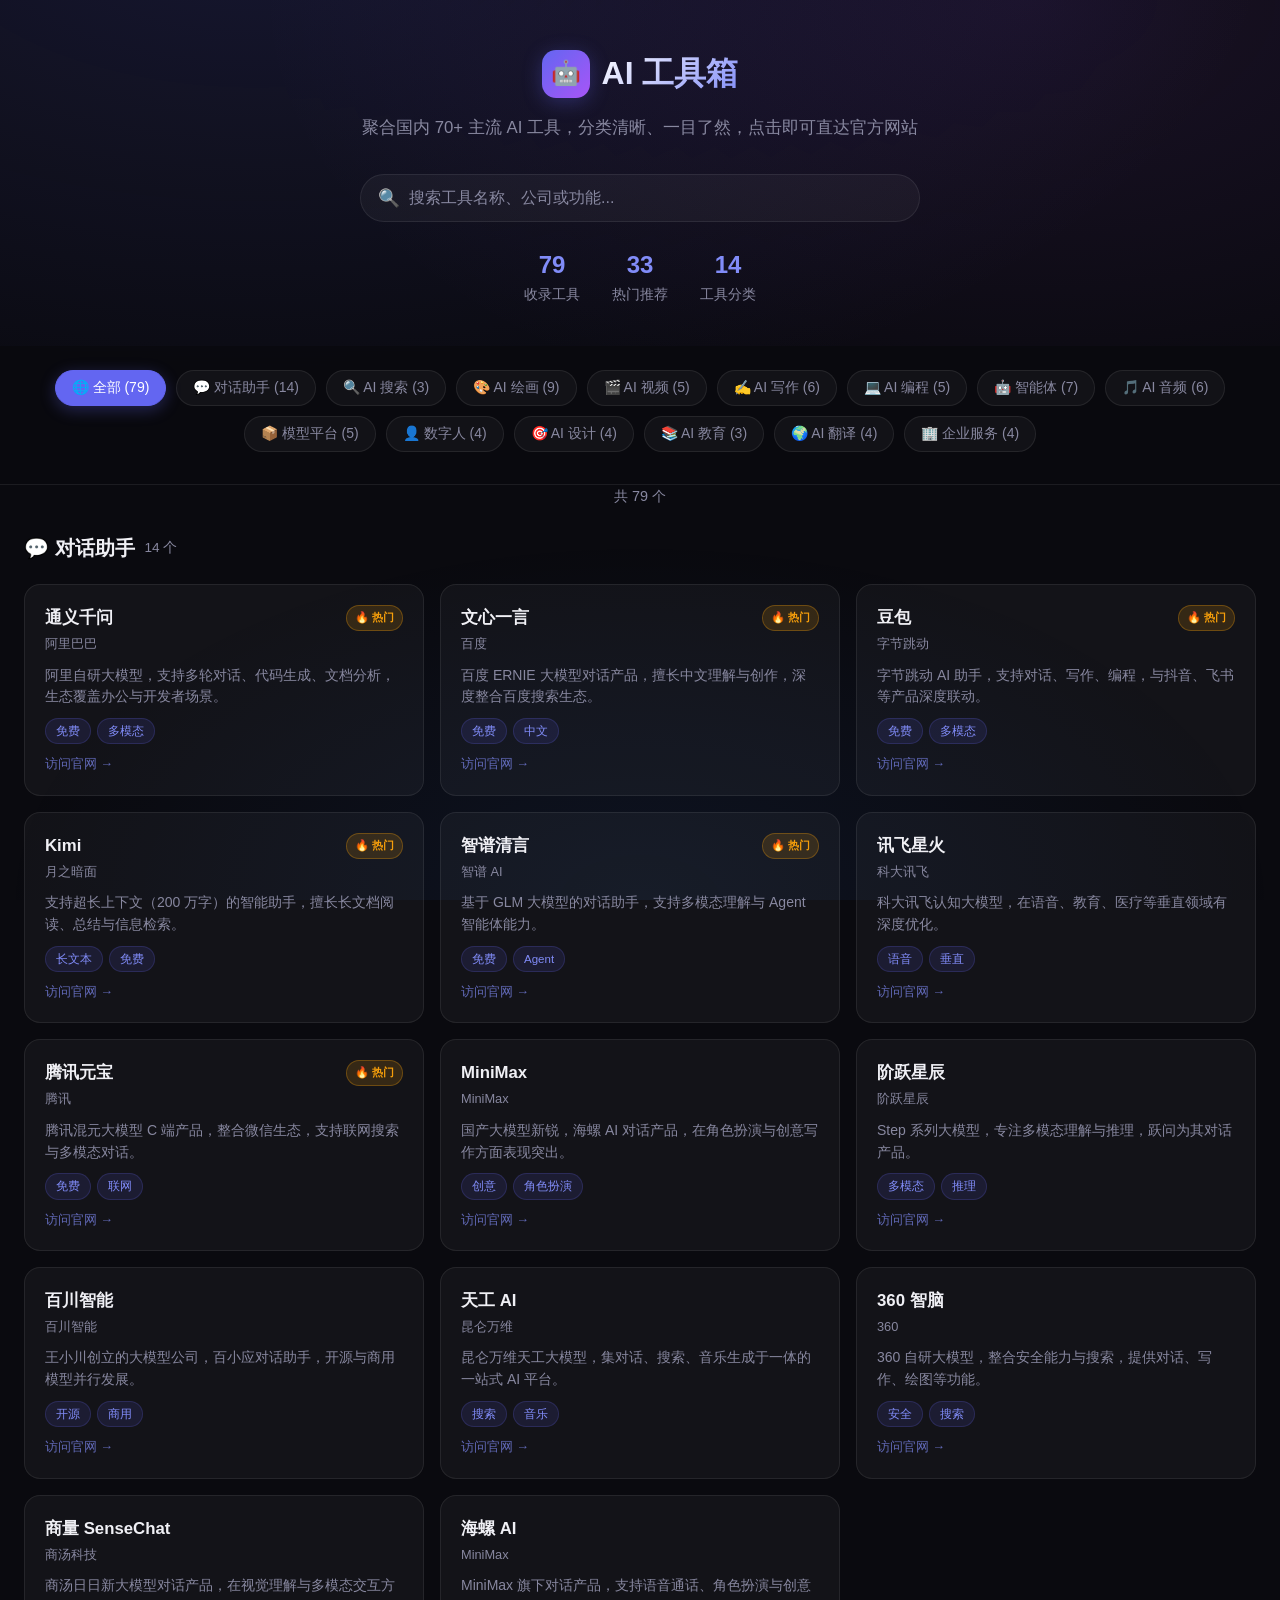
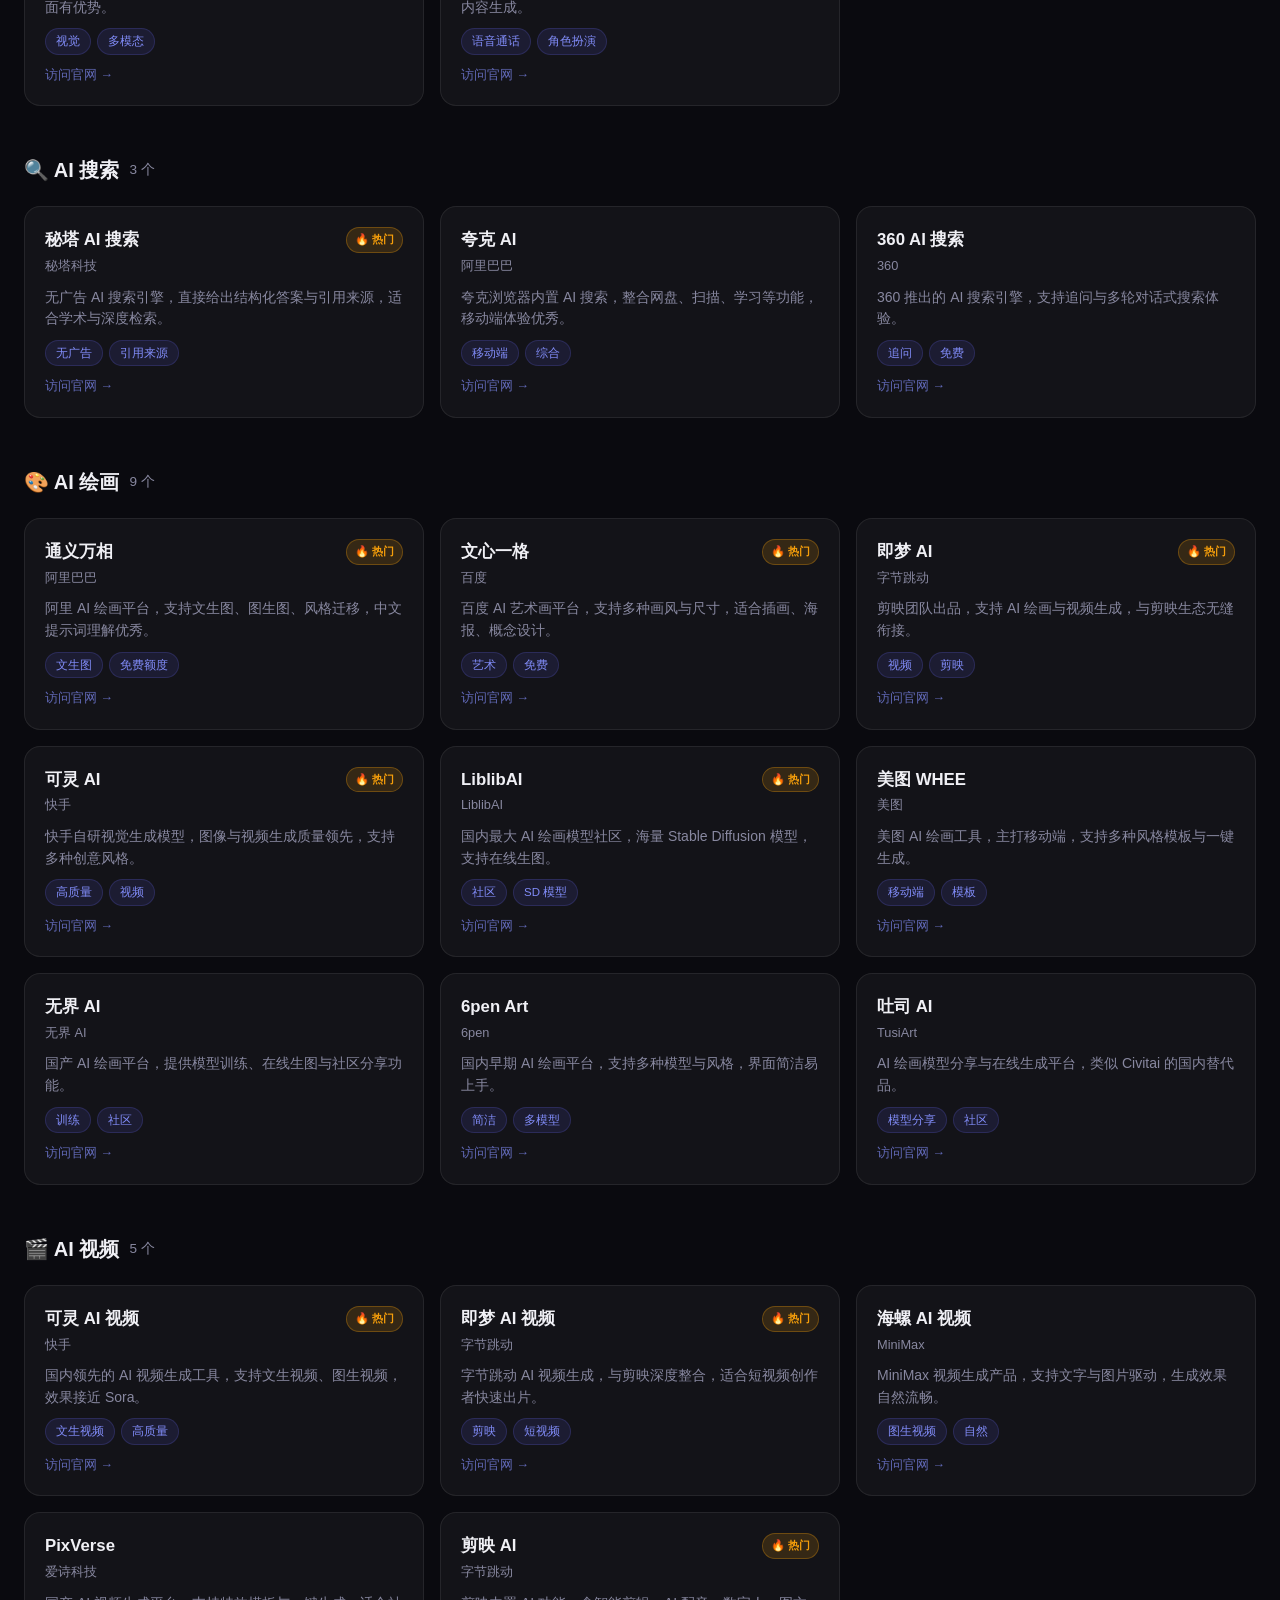
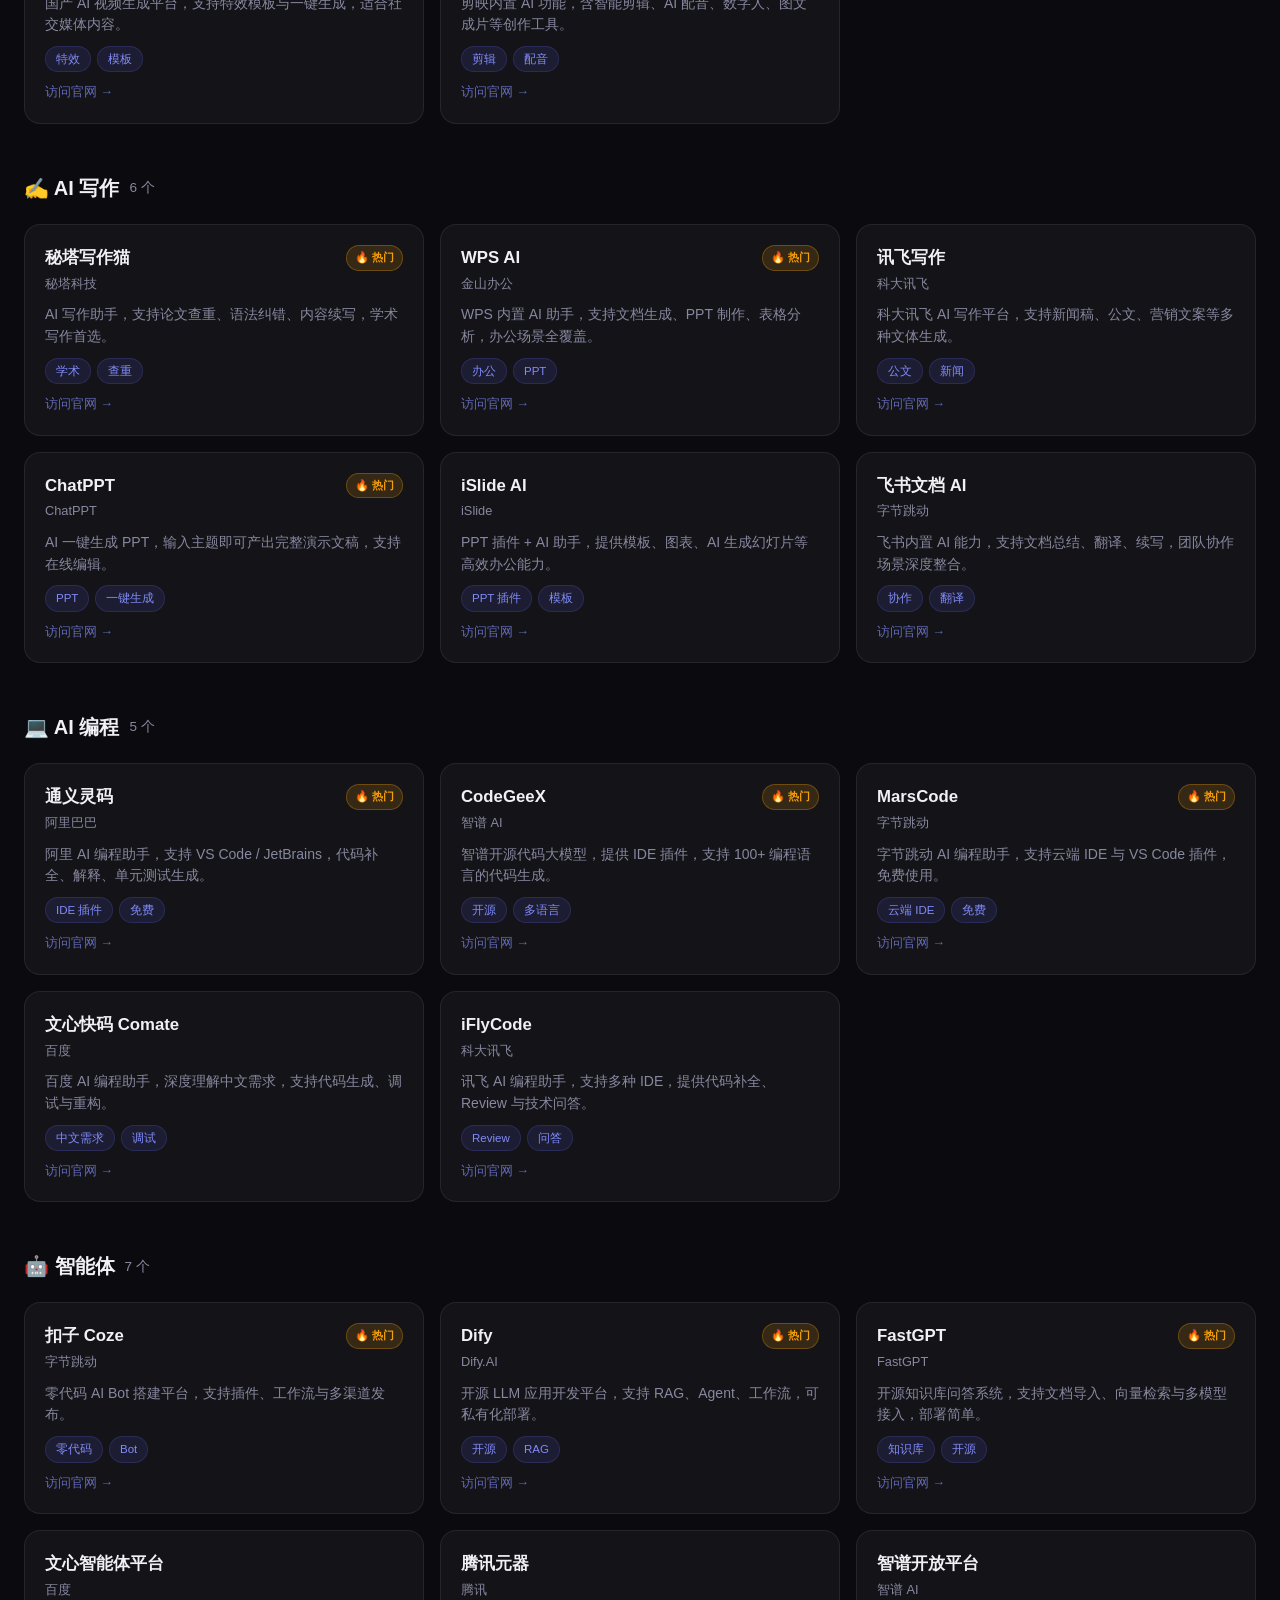
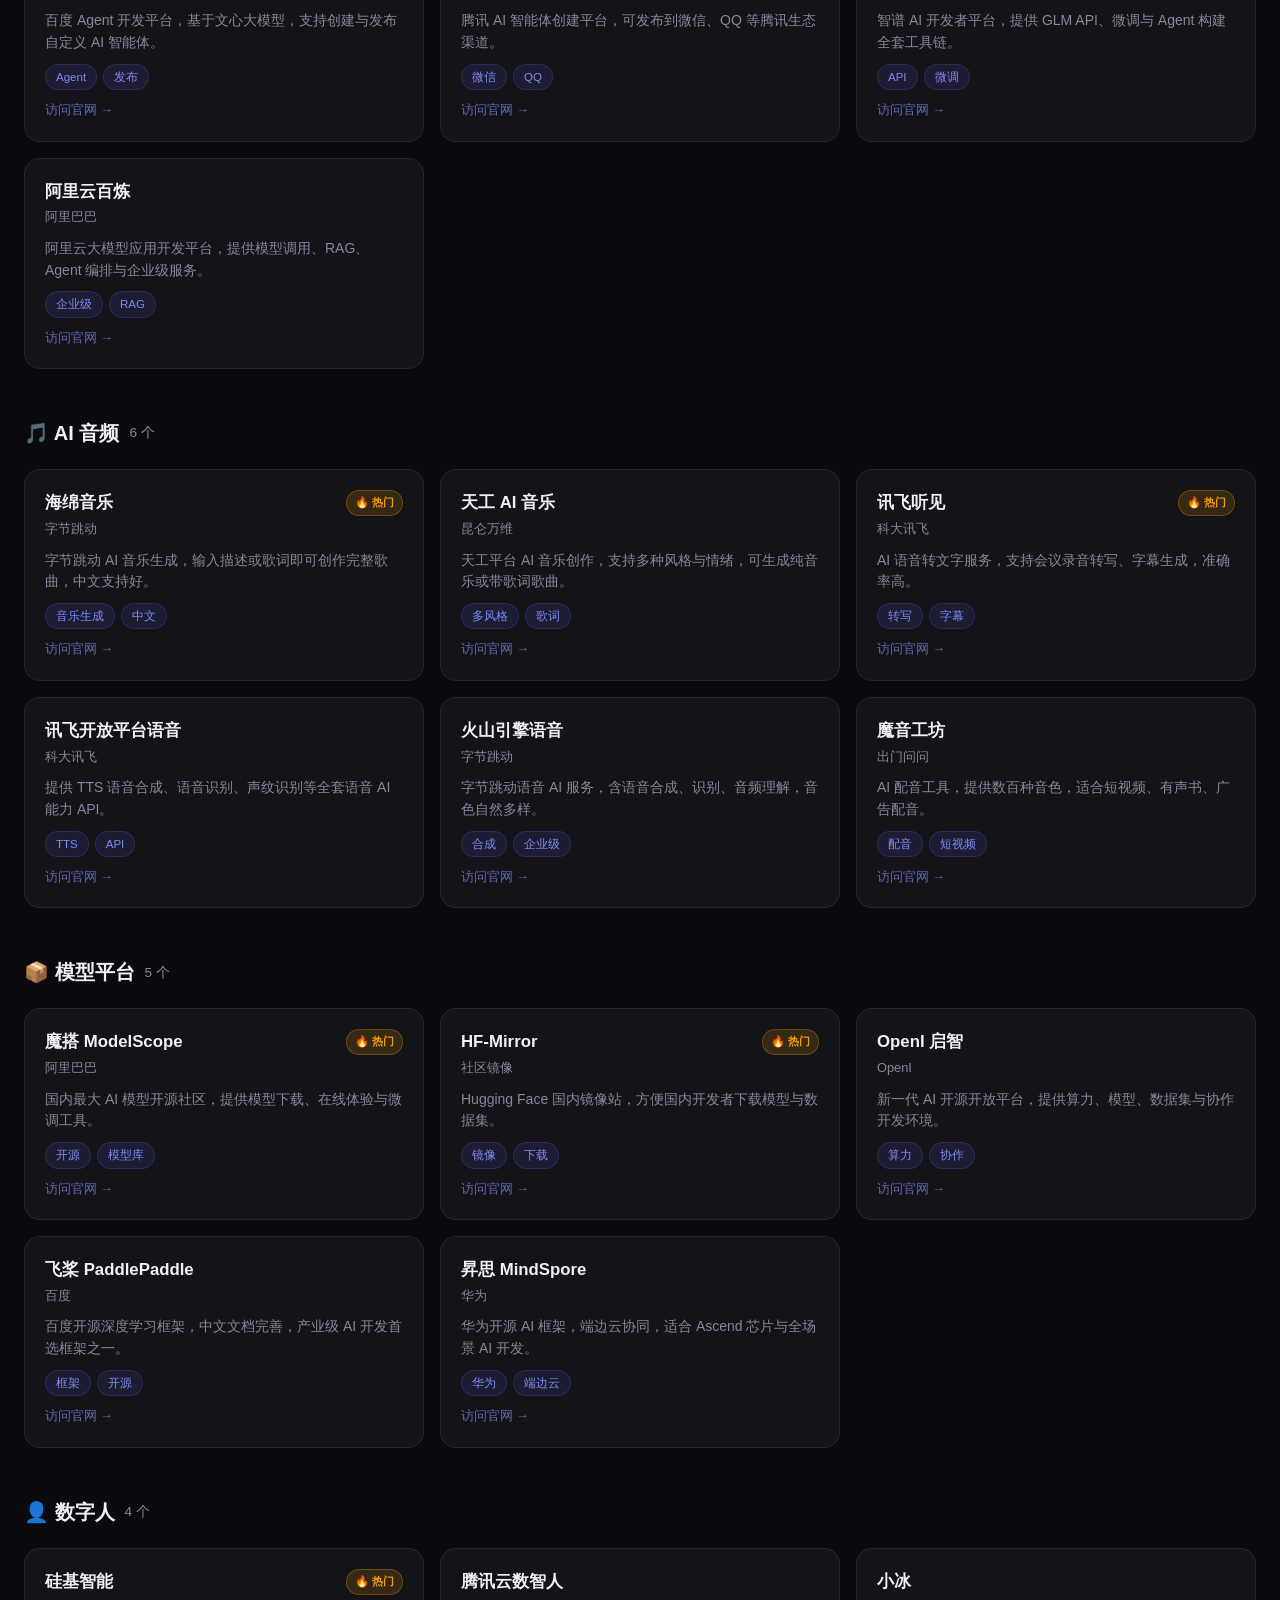
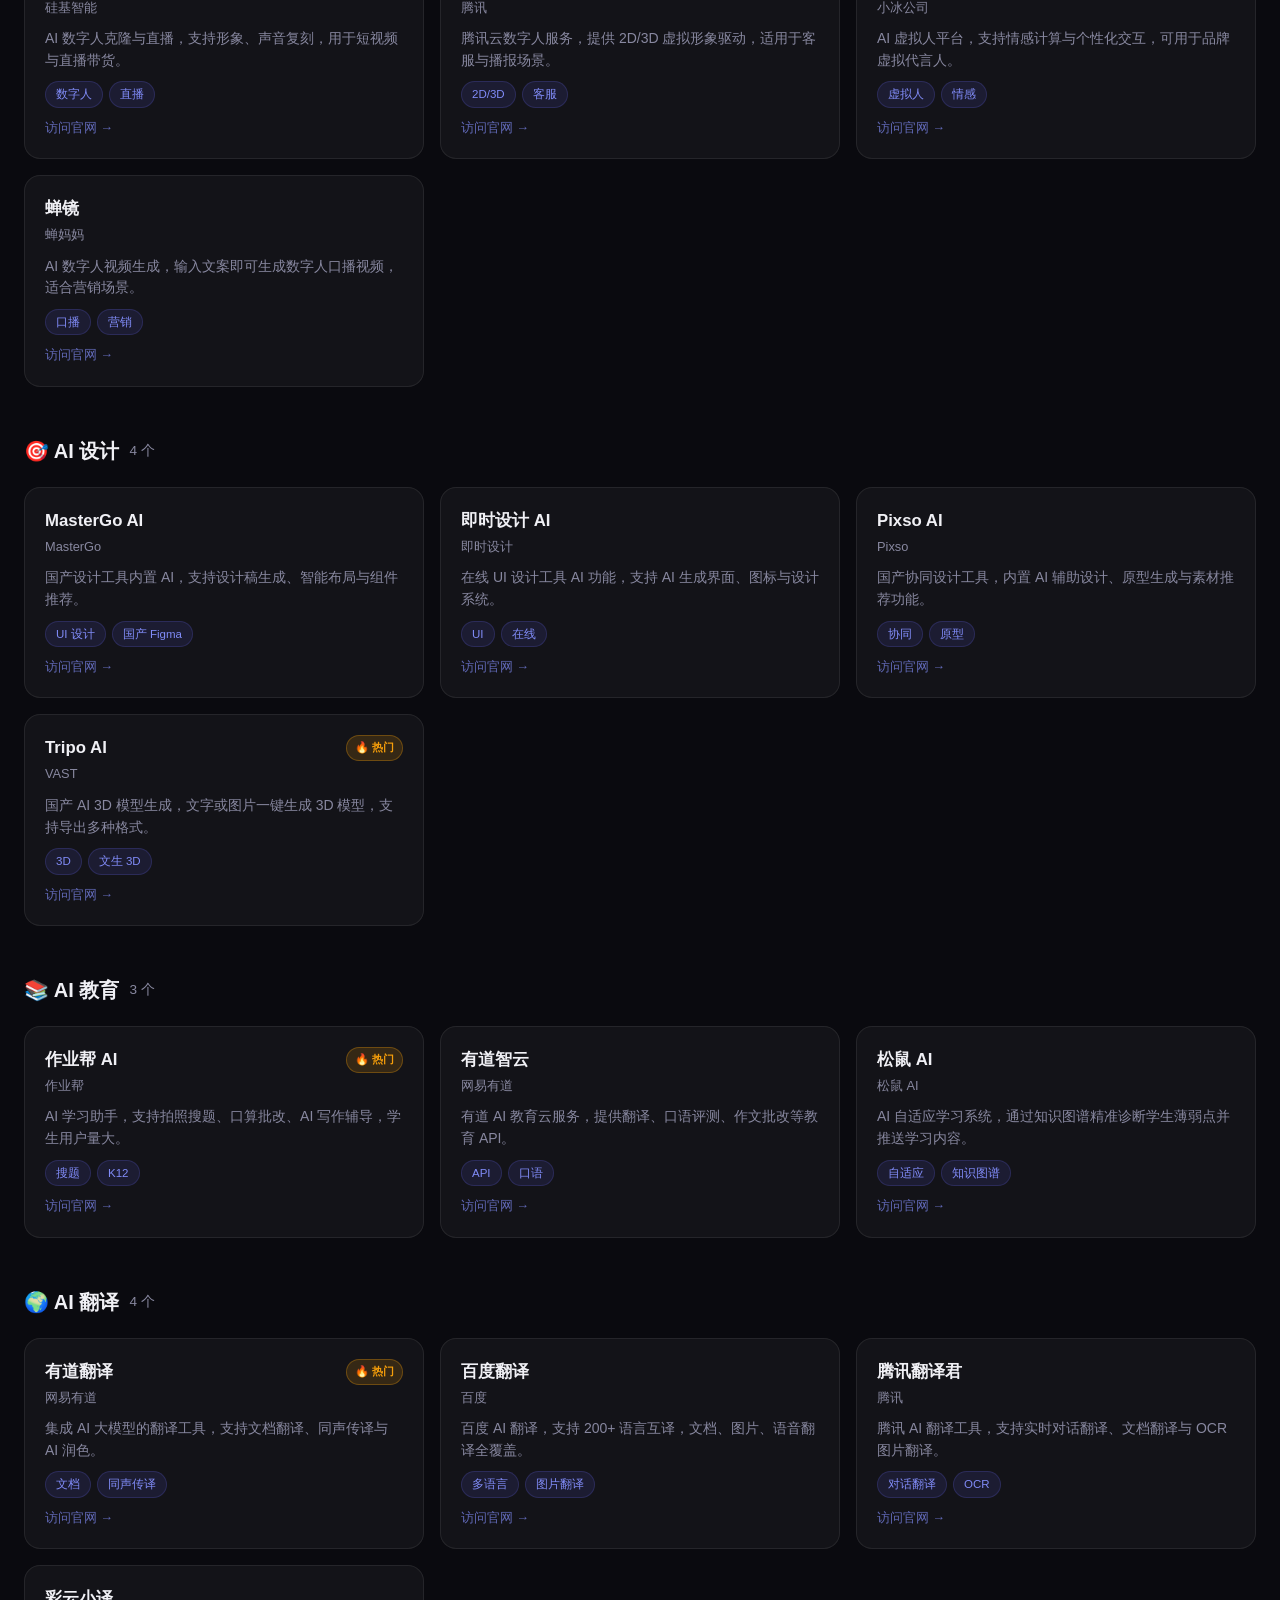
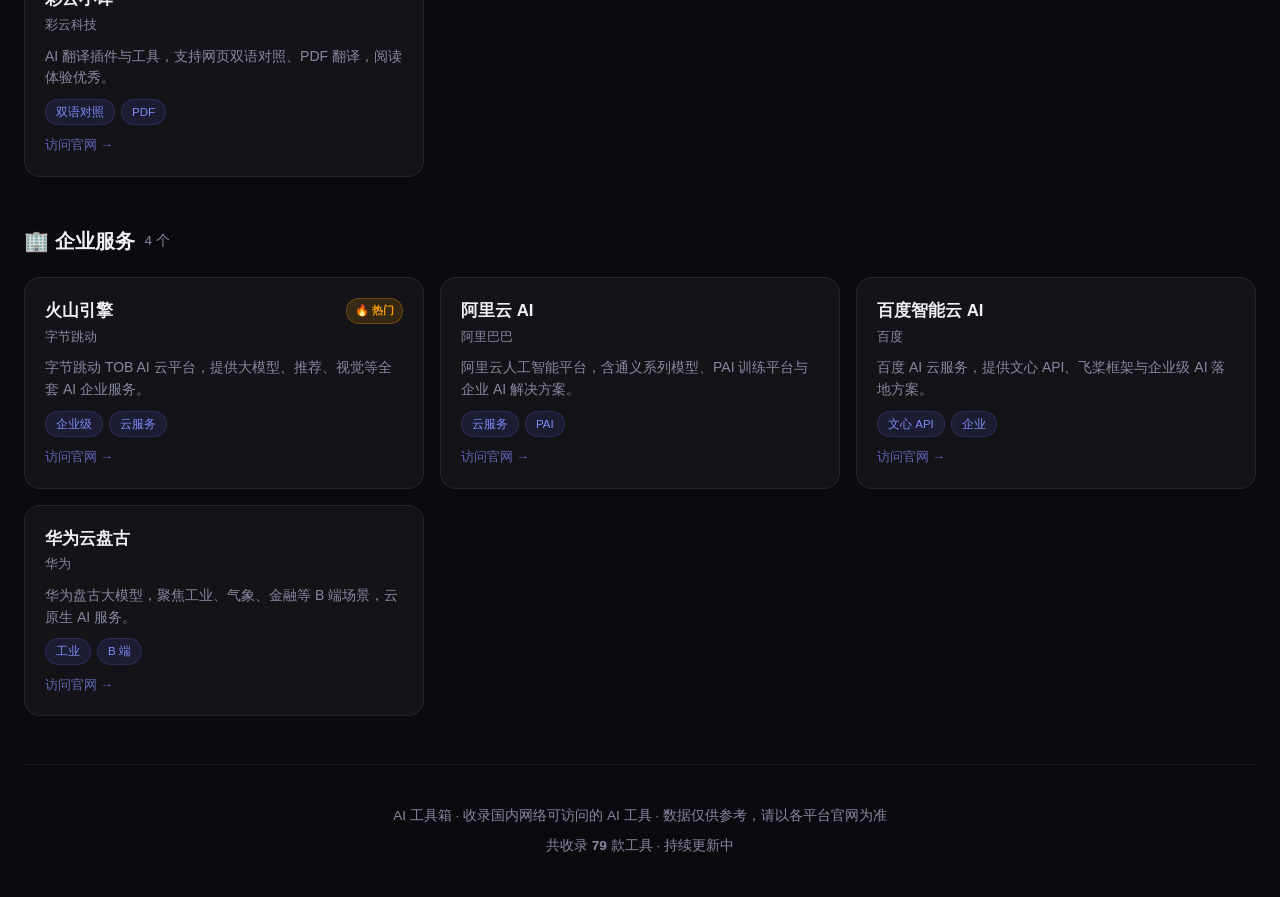
==== index.html @ 37e2ed36 "Initial commit: AI tools navigation site for China" ====
﻿<!DOCTYPE html>
<html lang="zh-CN">
<head>
  <meta charset="UTF-8">
  <meta name="viewport" content="width=device-width, initial-scale=1.0">
  <meta name="description" content="国内 AI 工具导航 - 聚合通义千问、文心一言、Kimi、豆包等 70+ 国内可用 AI 工具，分类展示，一键直达官网。">
  <meta name="keywords" content="AI工具,人工智能,大模型,通义千问,文心一言,Kimi,豆包,AI导航">
  <title>AI 工具箱 - 国内 AI 工具导航</title>
  <link rel="stylesheet" href="css/style.css">
</head>
<body>
  <div class="container">
    <header>
      <div class="logo">
        <div class="logo-icon">🤖</div>
        <h1>AI 工具箱</h1>
      </div>
      <p class="subtitle">聚合国内 70+ 主流 AI 工具，分类清晰、一目了然，点击即可直达官方网站</p>
      <div class="search-box">
        <span class="search-icon">🔍</span>
        <input type="search" id="search-input" placeholder="搜索工具名称、公司或功能..." autocomplete="off">
      </div>
      <div class="stats">
        <div class="stat-item">
          <div class="stat-num" id="stat-total">0</div>
          <div class="stat-label">收录工具</div>
        </div>
        <div class="stat-item">
          <div class="stat-num" id="stat-hot">0</div>
          <div class="stat-label">热门推荐</div>
        </div>
        <div class="stat-item">
          <div class="stat-num" id="stat-cats">0</div>
          <div class="stat-label">工具分类</div>
        </div>
      </div>
    </header>

    <nav class="categories" id="categories" aria-label="工具分类"></nav>

    <main>
      <p id="result-count" style="text-align:center;color:var(--text-muted);font-size:0.9rem;margin-bottom:24px;"></p>
      <div id="tools-container"></div>
    </main>

    <footer>
      <p>AI 工具箱 · 收录国内网络可访问的 AI 工具 · 数据仅供参考，请以各平台官网为准</p>
      <p style="margin-top:8px;">共收录 <strong id="footer-count">70+</strong> 款工具 · 持续更新中</p>
    </footer>
  </div>

  <script src="js/data.js"></script>
  <script src="js/app.js"></script>
  <script>
    document.getElementById("footer-count").textContent = AI_TOOLS.length;
  </script>
</body>
</html>
---- css/style.css ----
﻿:root {
  --bg: #0a0a0f;
  --bg-card: rgba(255, 255, 255, 0.04);
  --bg-card-hover: rgba(255, 255, 255, 0.08);
  --border: rgba(255, 255, 255, 0.08);
  --text: #f0f0f5;
  --text-muted: #8888a0;
  --accent: #6366f1;
  --accent-light: #818cf8;
  --accent-glow: rgba(99, 102, 241, 0.3);
  --hot: #f59e0b;
  --radius: 16px;
  --radius-sm: 10px;
  --shadow: 0 8px 32px rgba(0, 0, 0, 0.4);
  --font: "Segoe UI", "PingFang SC", "Microsoft YaHei", sans-serif;
}

*, *::before, *::after { box-sizing: border-box; margin: 0; padding: 0; }

html { scroll-behavior: smooth; }

body {
  font-family: var(--font);
  background: var(--bg);
  color: var(--text);
  min-height: 100vh;
  line-height: 1.6;
  overflow-x: hidden;
}

body::before {
  content: "";
  position: fixed;
  inset: 0;
  background:
    radial-gradient(ellipse 80% 60% at 20% -10%, rgba(99, 102, 241, 0.15), transparent),
    radial-gradient(ellipse 60% 50% at 80% 0%, rgba(168, 85, 247, 0.1), transparent),
    radial-gradient(ellipse 50% 40% at 50% 100%, rgba(59, 130, 246, 0.08), transparent);
  pointer-events: none;
  z-index: 0;
}

.container {
  max-width: 1280px;
  margin: 0 auto;
  padding: 0 24px;
  position: relative;
  z-index: 1;
}

header {
  padding: 48px 0 32px;
  text-align: center;
}

.logo {
  display: inline-flex;
  align-items: center;
  gap: 12px;
  margin-bottom: 16px;
}

.logo-icon {
  width: 48px;
  height: 48px;
  background: linear-gradient(135deg, var(--accent), #a855f7);
  border-radius: 14px;
  display: flex;
  align-items: center;
  justify-content: center;
  font-size: 24px;
  box-shadow: 0 4px 20px var(--accent-glow);
}

.logo h1 {
  font-size: 2rem;
  font-weight: 700;
  background: linear-gradient(135deg, #fff 0%, var(--accent-light) 100%);
  -webkit-background-clip: text;
  -webkit-text-fill-color: transparent;
  background-clip: text;
}

.subtitle {
  color: var(--text-muted);
  font-size: 1.05rem;
  max-width: 560px;
  margin: 0 auto 32px;
}

.search-box {
  max-width: 560px;
  margin: 0 auto 24px;
  position: relative;
}

.search-box input {
  width: 100%;
  padding: 14px 20px 14px 48px;
  background: var(--bg-card);
  border: 1px solid var(--border);
  border-radius: 50px;
  color: var(--text);
  font-size: 1rem;
  outline: none;
  transition: border-color 0.2s, box-shadow 0.2s;
}

.search-box input:focus {
  border-color: var(--accent);
  box-shadow: 0 0 0 3px var(--accent-glow);
}

.search-box input::placeholder { color: var(--text-muted); }

.search-icon {
  position: absolute;
  left: 18px;
  top: 50%;
  transform: translateY(-50%);
  color: var(--text-muted);
  font-size: 1.1rem;
  pointer-events: none;
}

.stats {
  display: flex;
  justify-content: center;
  gap: 32px;
  flex-wrap: wrap;
  margin-bottom: 8px;
}

.stat-item {
  text-align: center;
}

.stat-num {
  font-size: 1.5rem;
  font-weight: 700;
  color: var(--accent-light);
}

.stat-label {
  font-size: 0.85rem;
  color: var(--text-muted);
}

.categories {
  display: flex;
  flex-wrap: wrap;
  gap: 10px;
  justify-content: center;
  padding: 24px 0 32px;
  position: sticky;
  top: 0;
  z-index: 100;
  background: rgba(10, 10, 15, 0.85);
  backdrop-filter: blur(12px);
  border-bottom: 1px solid var(--border);
  margin: 0 -24px;
  padding-left: 24px;
  padding-right: 24px;
}

.cat-btn {
  padding: 8px 16px;
  border: 1px solid var(--border);
  border-radius: 50px;
  background: var(--bg-card);
  color: var(--text-muted);
  font-size: 0.875rem;
  cursor: pointer;
  transition: all 0.2s;
  white-space: nowrap;
}

.cat-btn:hover {
  border-color: var(--accent);
  color: var(--text);
  background: var(--bg-card-hover);
}

.cat-btn.active {
  background: var(--accent);
  border-color: var(--accent);
  color: #fff;
  box-shadow: 0 4px 16px var(--accent-glow);
}

.section-title {
  font-size: 1.25rem;
  font-weight: 600;
  margin-bottom: 20px;
  display: flex;
  align-items: center;
  gap: 10px;
}

.section-title .count {
  font-size: 0.85rem;
  color: var(--text-muted);
  font-weight: 400;
}

.tools-grid {
  display: grid;
  grid-template-columns: repeat(auto-fill, minmax(300px, 1fr));
  gap: 16px;
  margin-bottom: 48px;
}

.tool-card {
  background: var(--bg-card);
  border: 1px solid var(--border);
  border-radius: var(--radius);
  padding: 20px;
  text-decoration: none;
  color: inherit;
  display: flex;
  flex-direction: column;
  gap: 10px;
  transition: all 0.25s ease;
  position: relative;
  overflow: hidden;
}

.tool-card::before {
  content: "";
  position: absolute;
  inset: 0;
  background: linear-gradient(135deg, rgba(99, 102, 241, 0.05), transparent);
  opacity: 0;
  transition: opacity 0.25s;
}

.tool-card:hover {
  border-color: rgba(99, 102, 241, 0.4);
  background: var(--bg-card-hover);
  transform: translateY(-3px);
  box-shadow: var(--shadow);
}

.tool-card:hover::before { opacity: 1; }

.card-header {
  display: flex;
  align-items: flex-start;
  justify-content: space-between;
  gap: 12px;
  position: relative;
}

.card-name {
  font-size: 1.05rem;
  font-weight: 600;
  color: var(--text);
}

.card-company {
  font-size: 0.8rem;
  color: var(--text-muted);
  margin-top: 2px;
}

.hot-badge {
  flex-shrink: 0;
  background: rgba(245, 158, 11, 0.15);
  color: var(--hot);
  font-size: 0.7rem;
  padding: 3px 8px;
  border-radius: 50px;
  font-weight: 600;
  border: 1px solid rgba(245, 158, 11, 0.3);
}

.card-desc {
  font-size: 0.875rem;
  color: var(--text-muted);
  line-height: 1.55;
  flex: 1;
  position: relative;
}

.card-tags {
  display: flex;
  flex-wrap: wrap;
  gap: 6px;
  position: relative;
}

.tag {
  font-size: 0.72rem;
  padding: 3px 10px;
  border-radius: 50px;
  background: rgba(99, 102, 241, 0.12);
  color: var(--accent-light);
  border: 1px solid rgba(99, 102, 241, 0.2);
}

.card-link {
  font-size: 0.8rem;
  color: var(--accent-light);
  display: flex;
  align-items: center;
  gap: 4px;
  position: relative;
  opacity: 0.7;
  transition: opacity 0.2s;
}

.tool-card:hover .card-link { opacity: 1; }

.empty-state {
  text-align: center;
  padding: 80px 20px;
  color: var(--text-muted);
}

.empty-state .icon { font-size: 3rem; margin-bottom: 16px; }

footer {
  text-align: center;
  padding: 40px 0;
  border-top: 1px solid var(--border);
  color: var(--text-muted);
  font-size: 0.85rem;
}

footer a { color: var(--accent-light); text-decoration: none; }

@media (max-width: 640px) {
  .logo h1 { font-size: 1.5rem; }
  .tools-grid { grid-template-columns: 1fr; }
  .categories { gap: 8px; }
  .cat-btn { padding: 6px 12px; font-size: 0.8rem; }
  header { padding: 32px 0 24px; }
}
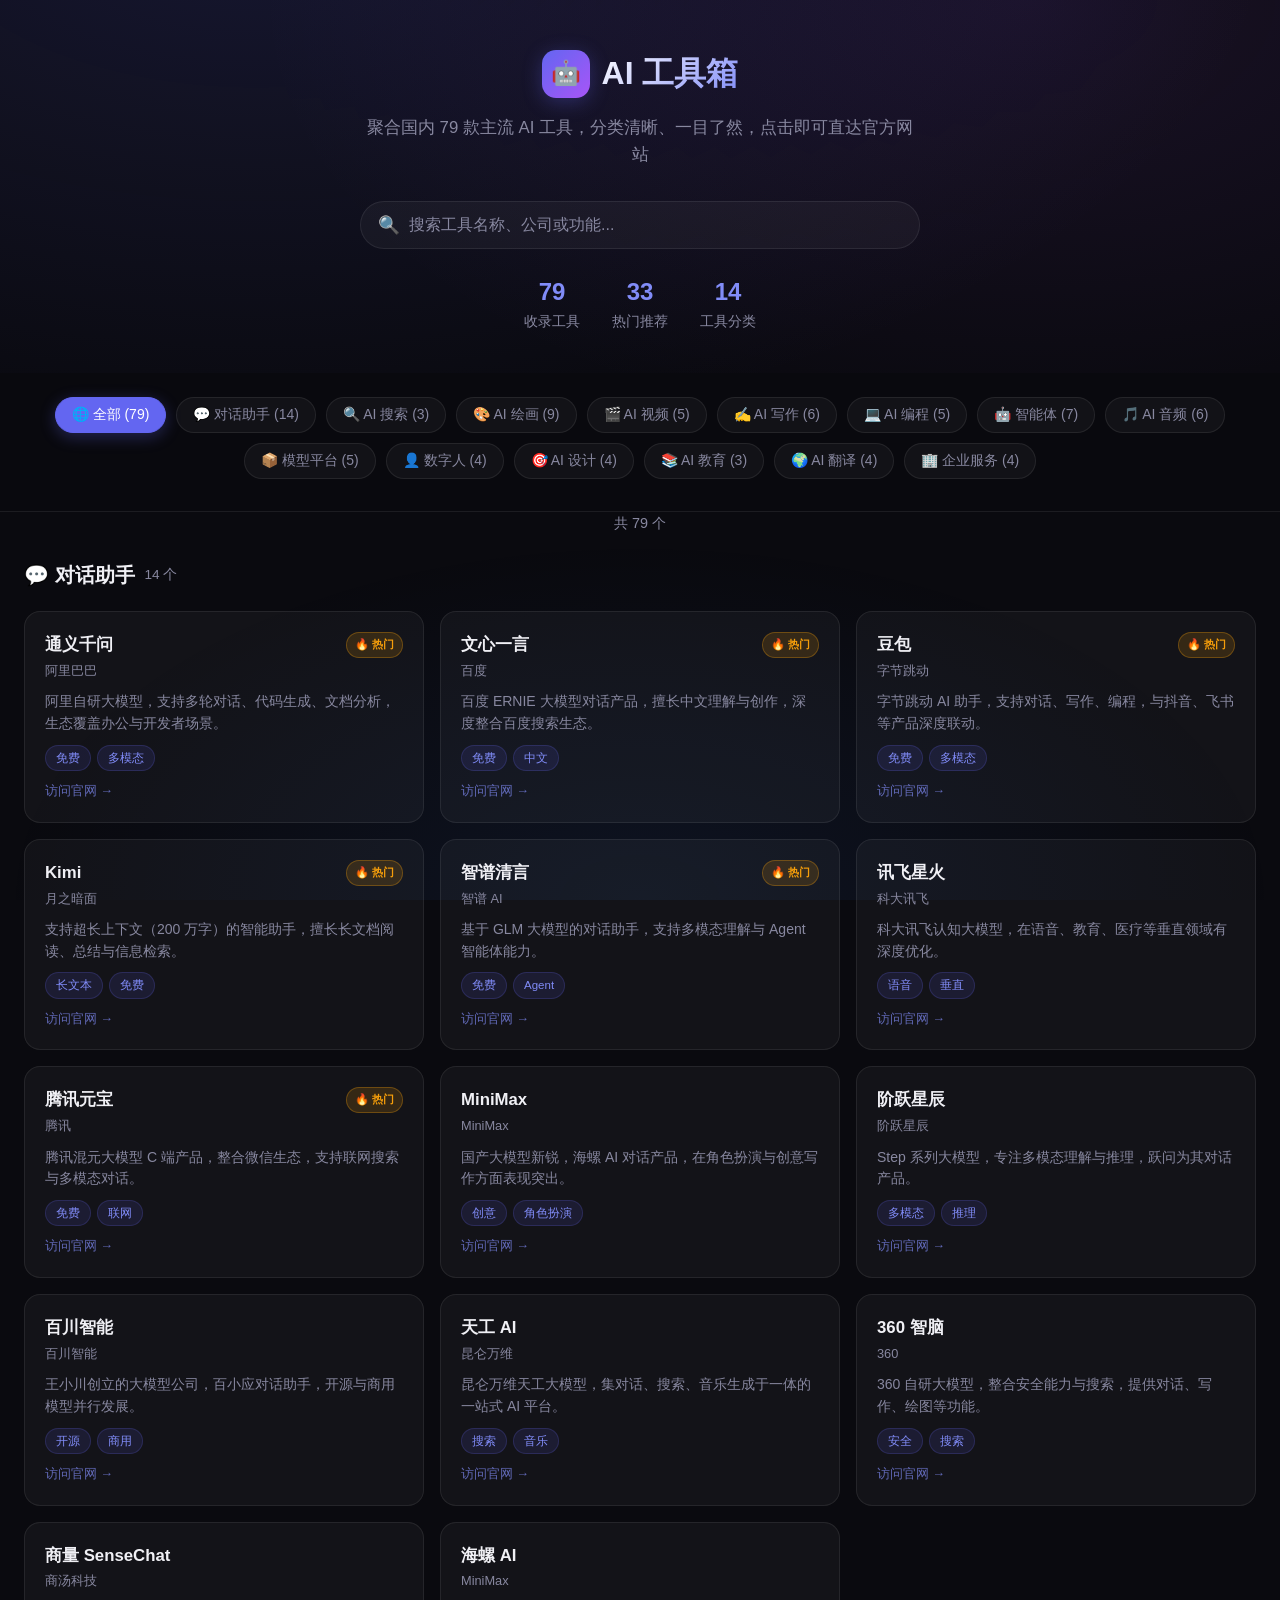
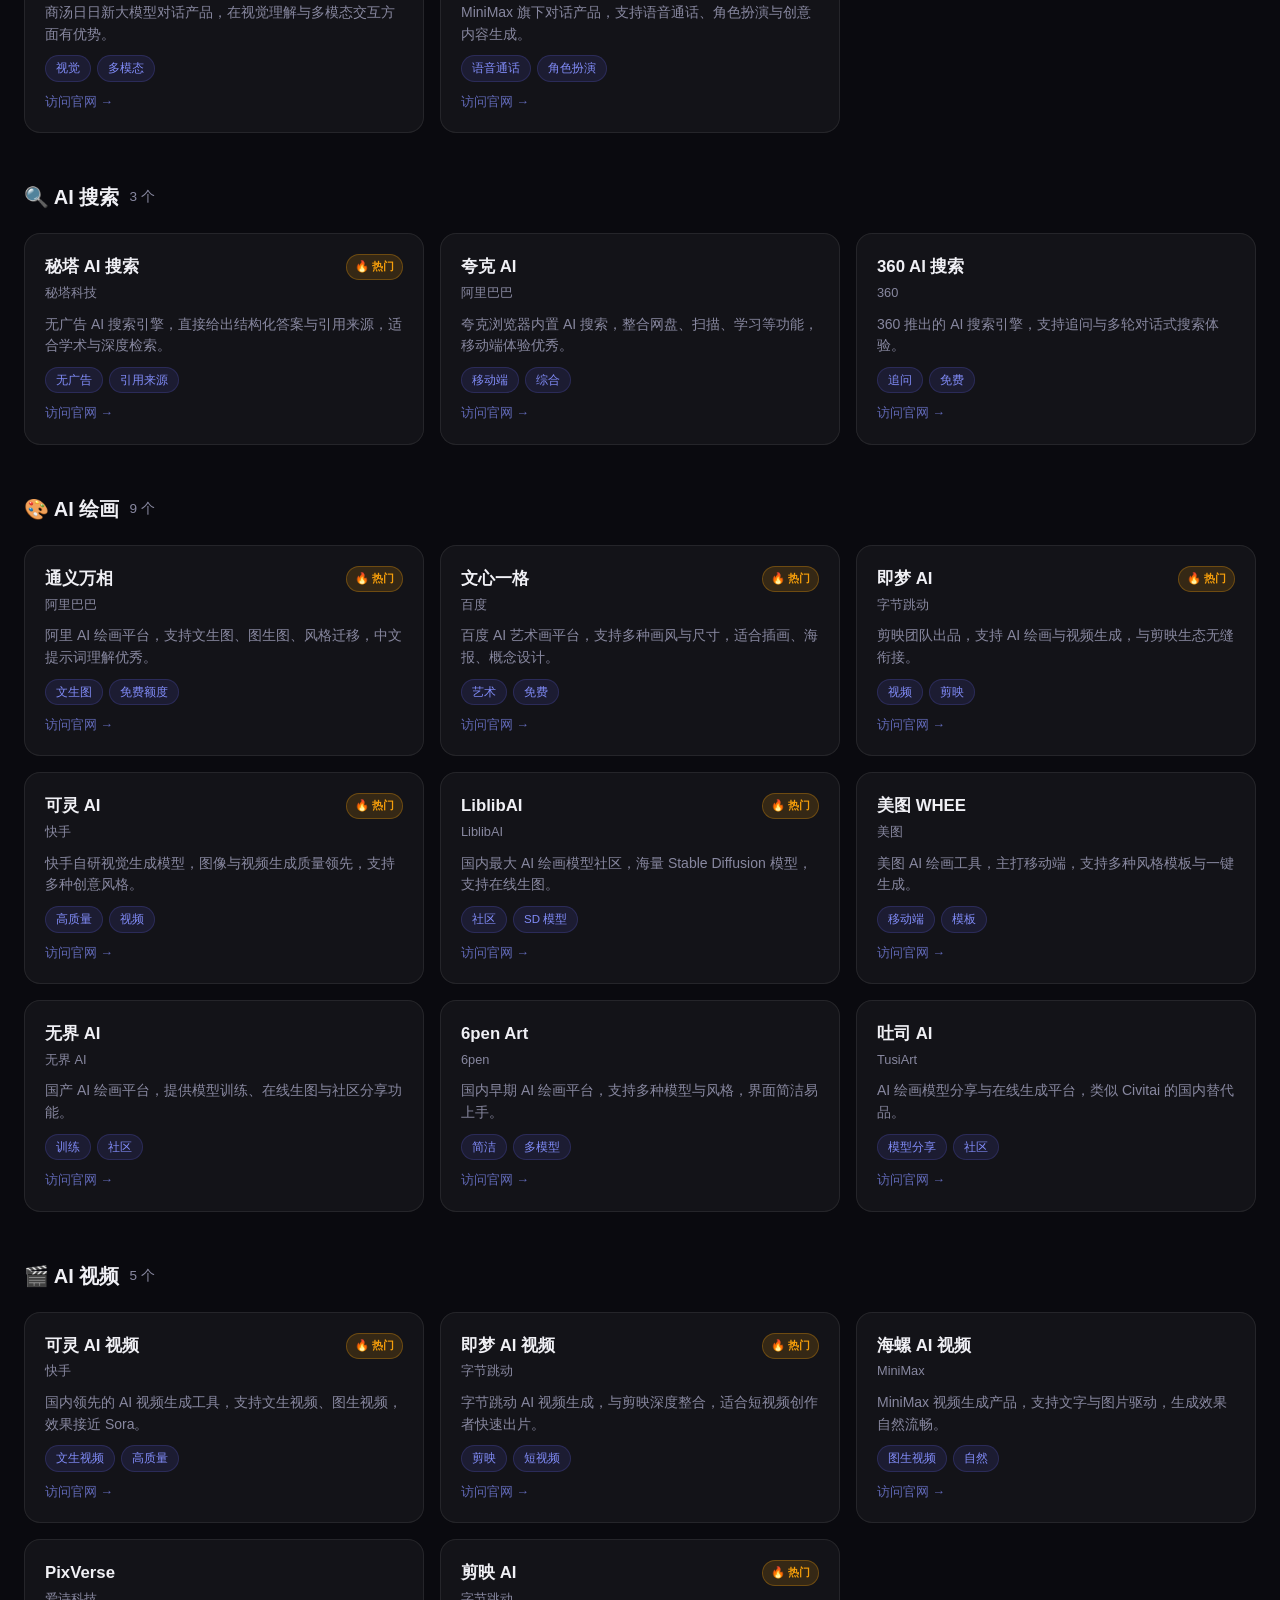
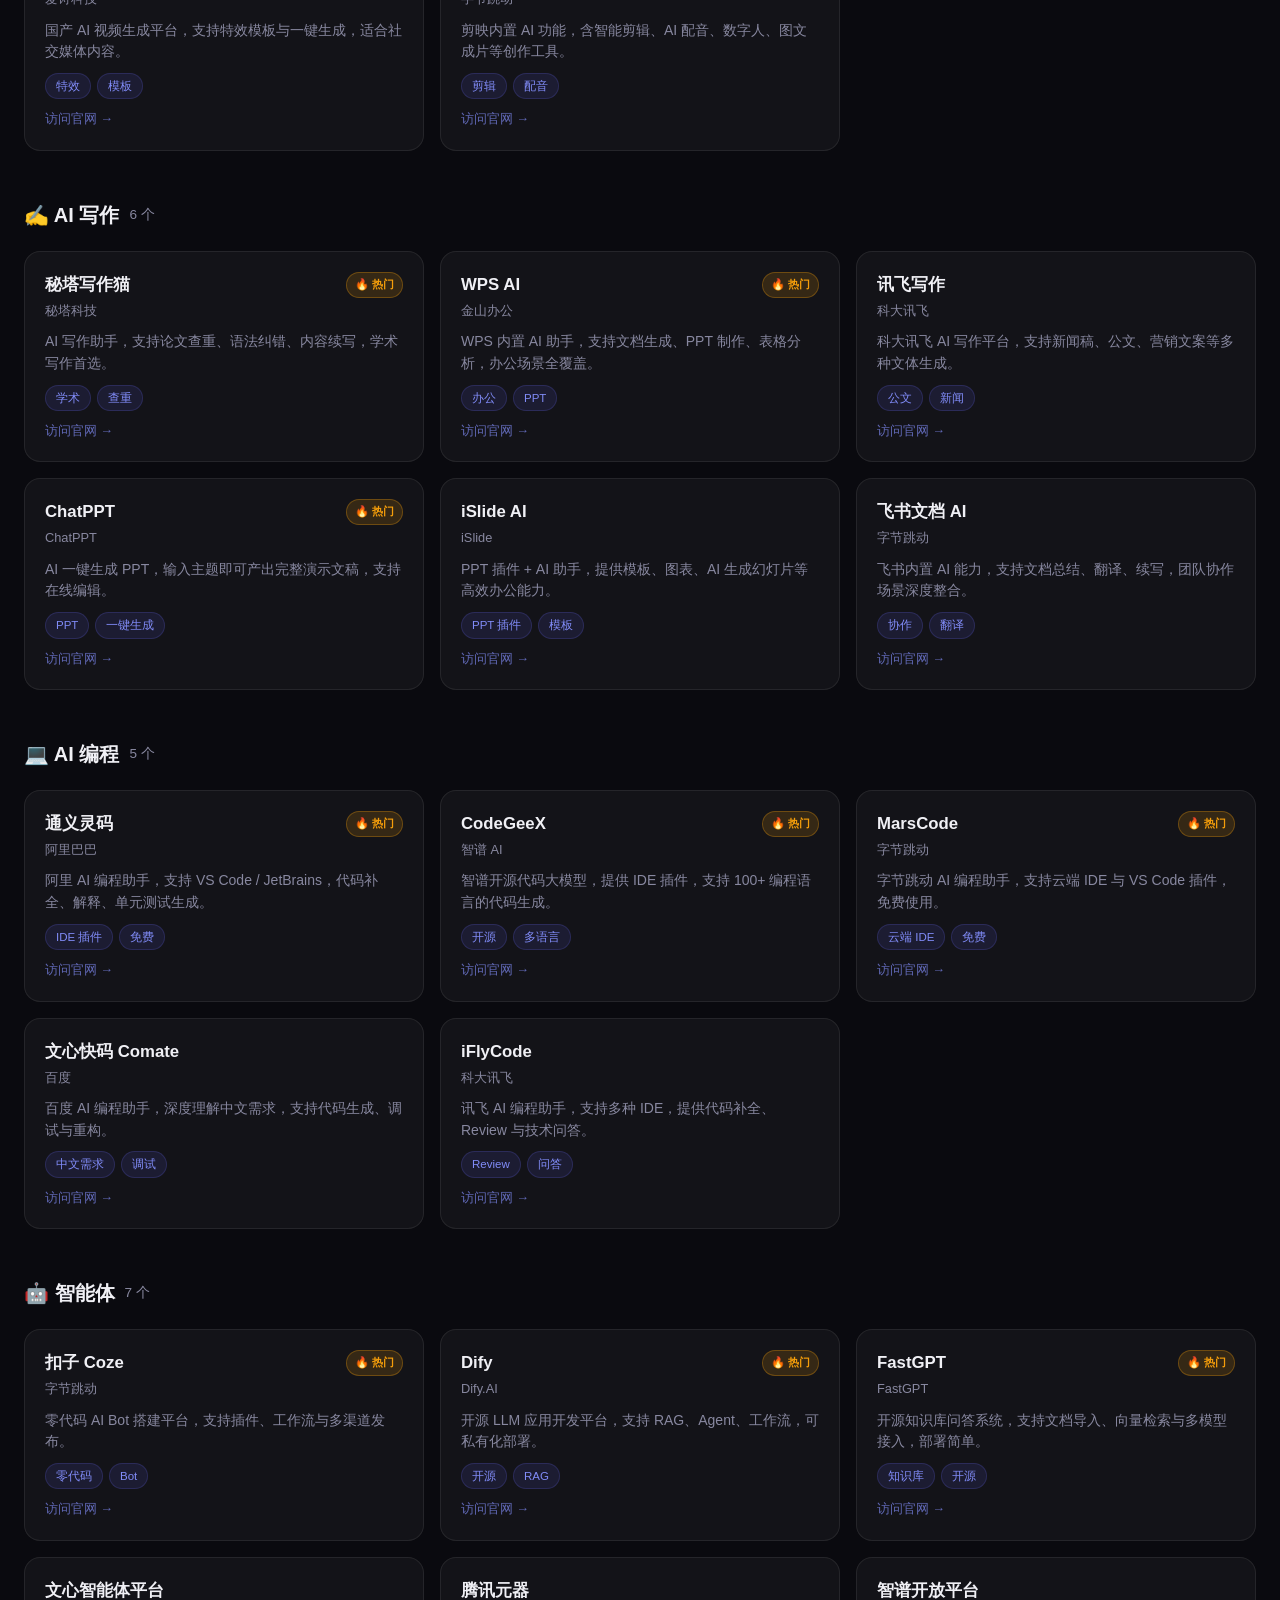
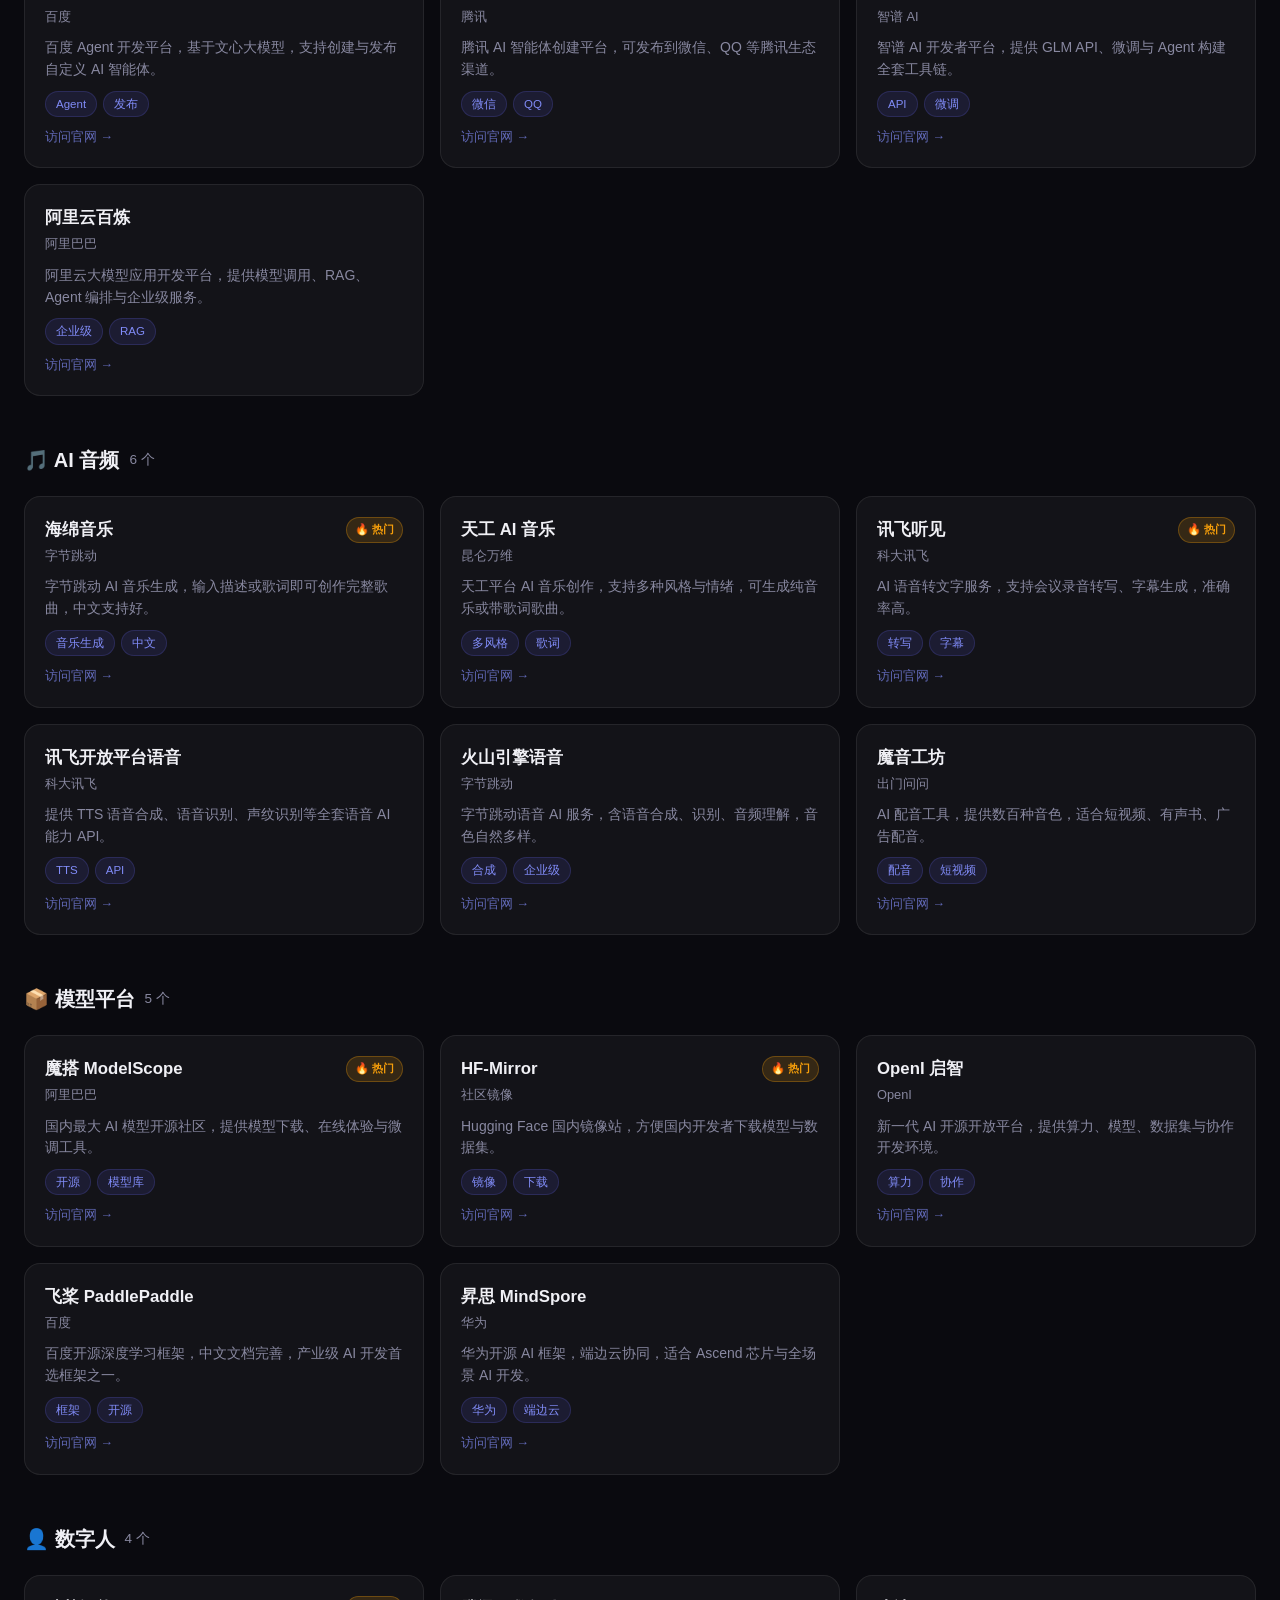
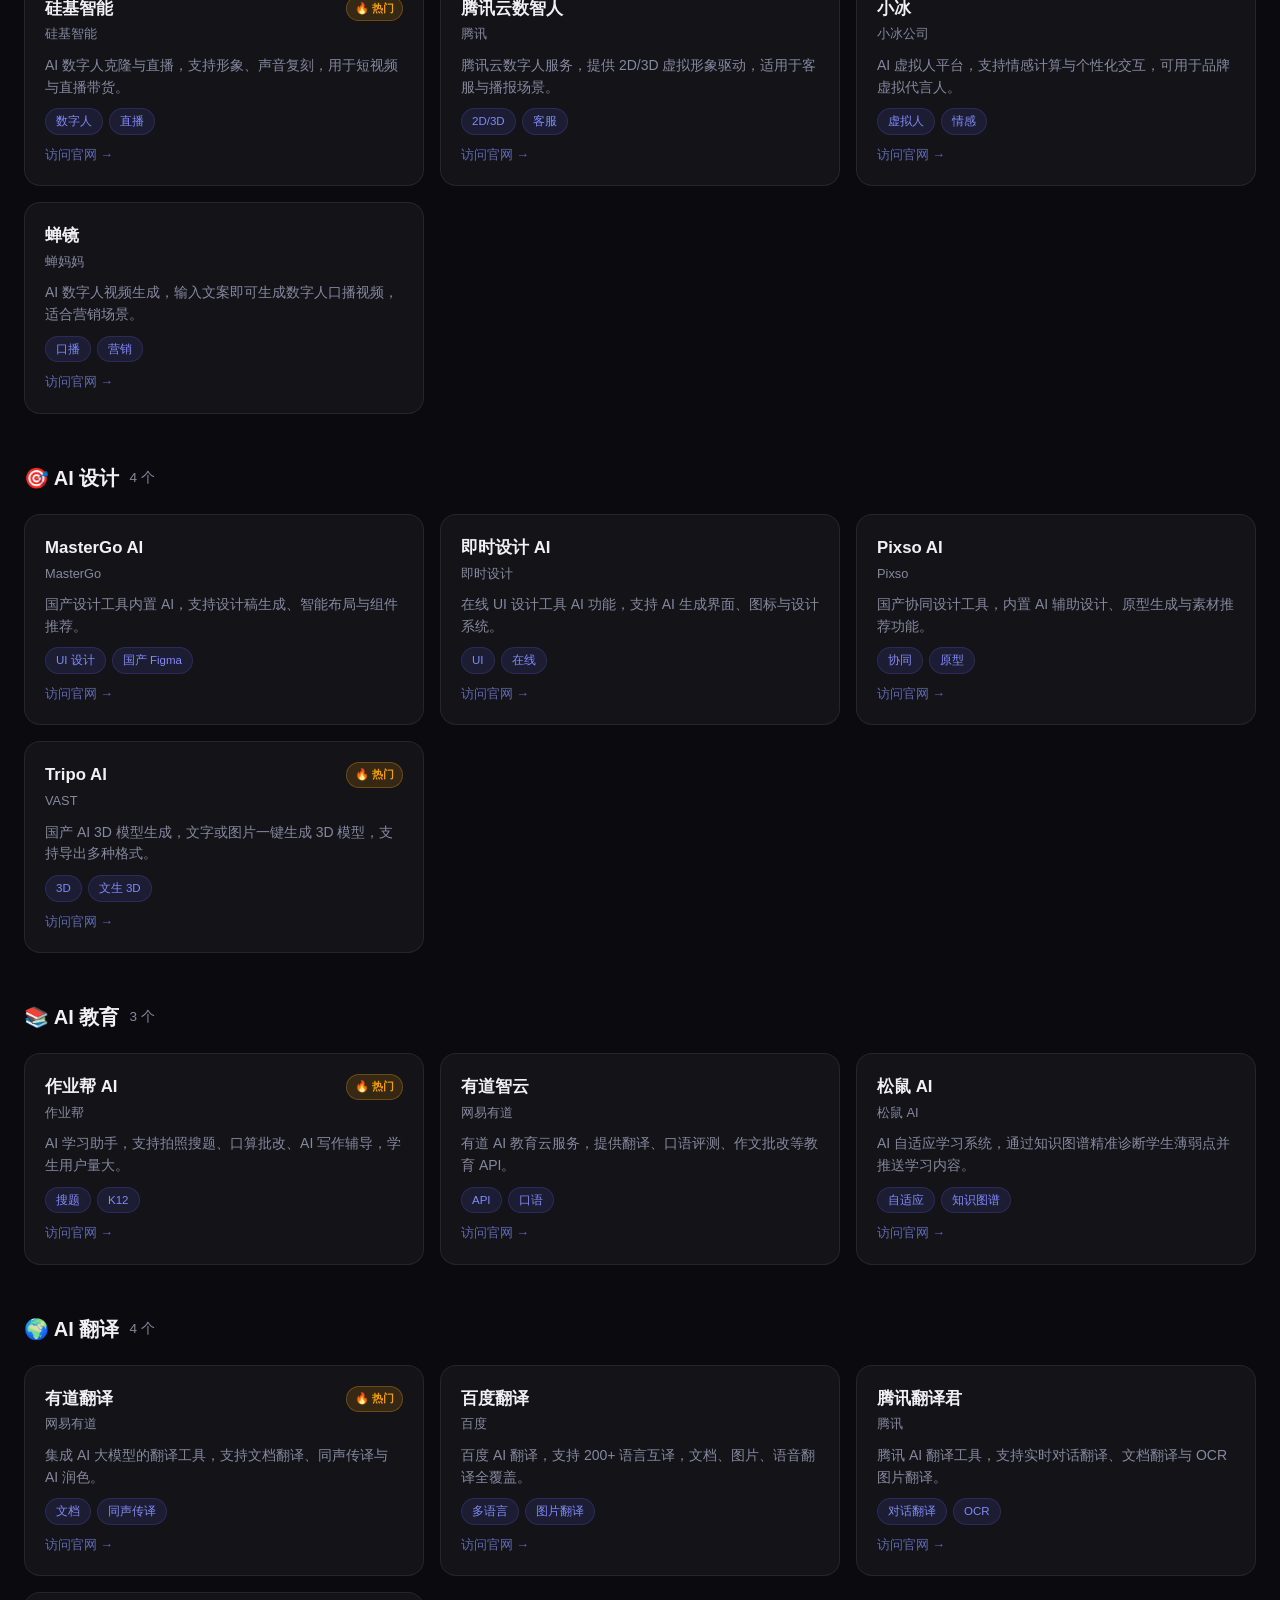
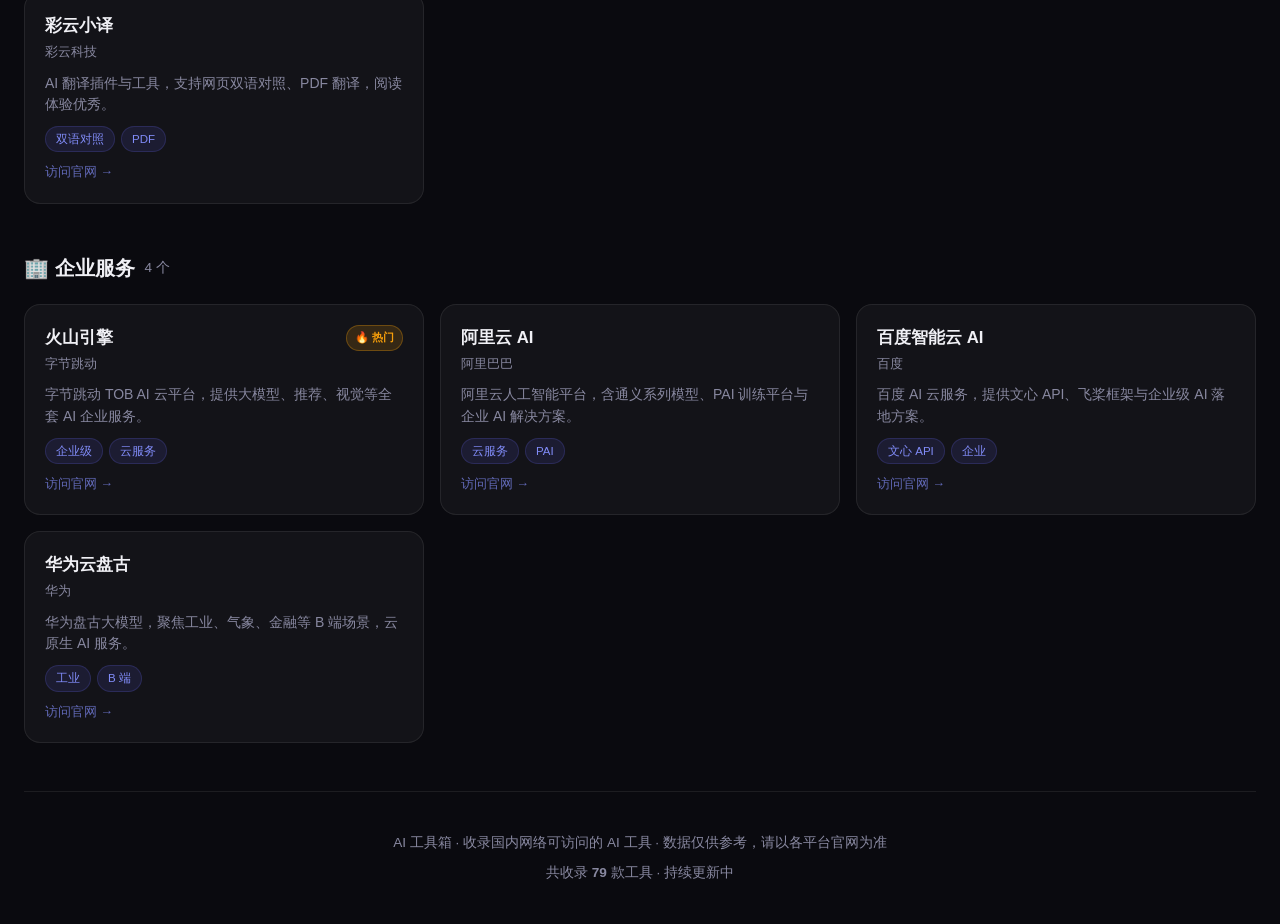
==== commit 2a51b6f3: "Update subtitle to reflect 79 tools" ====
--- a/index.html
+++ b/index.html
@@ -15,7 +15,7 @@
         <div class="logo-icon">🤖</div>
         <h1>AI 工具箱</h1>
       </div>
-      <p class="subtitle">聚合国内 70+ 主流 AI 工具，分类清晰、一目了然，点击即可直达官方网站</p>
+      <p class="subtitle">聚合国内 79 款主流 AI 工具，分类清晰、一目了然，点击即可直达官方网站</p>
       <div class="search-box">
         <span class="search-icon">🔍</span>
         <input type="search" id="search-input" placeholder="搜索工具名称、公司或功能..." autocomplete="off">
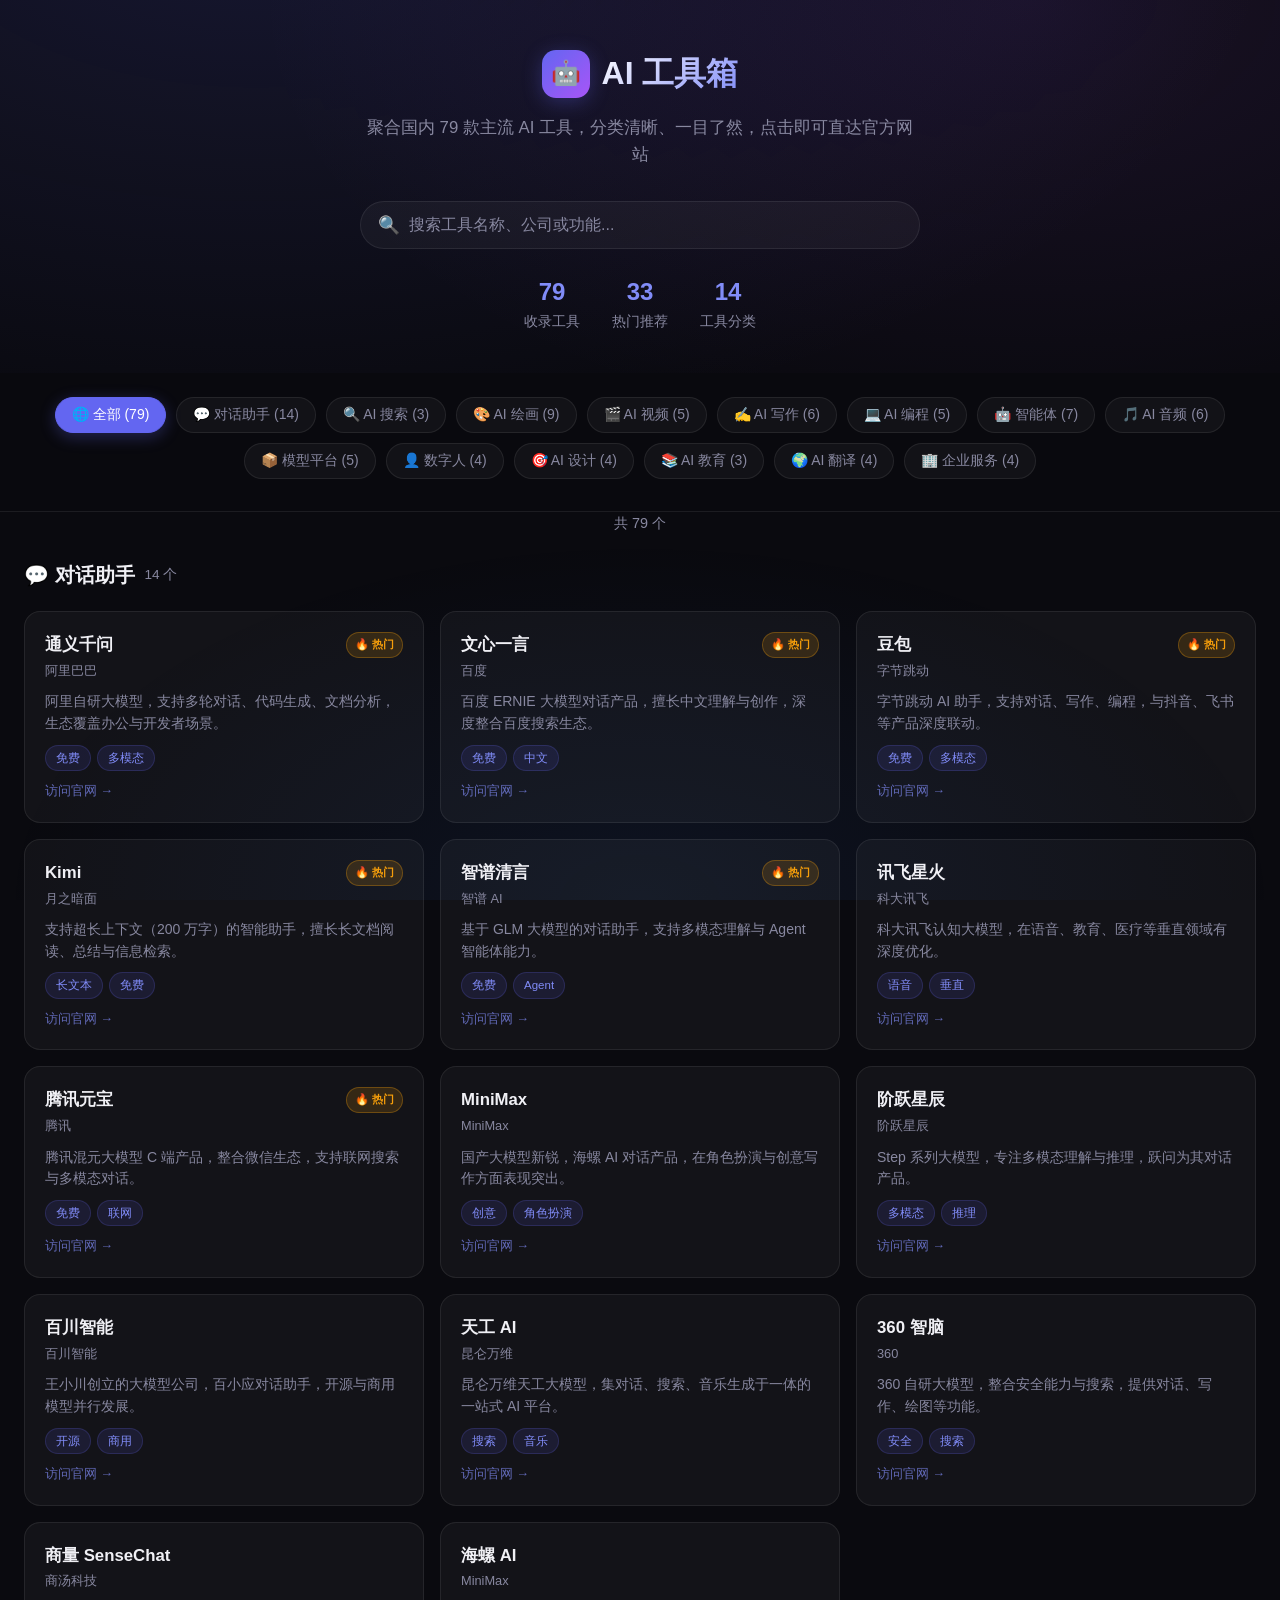
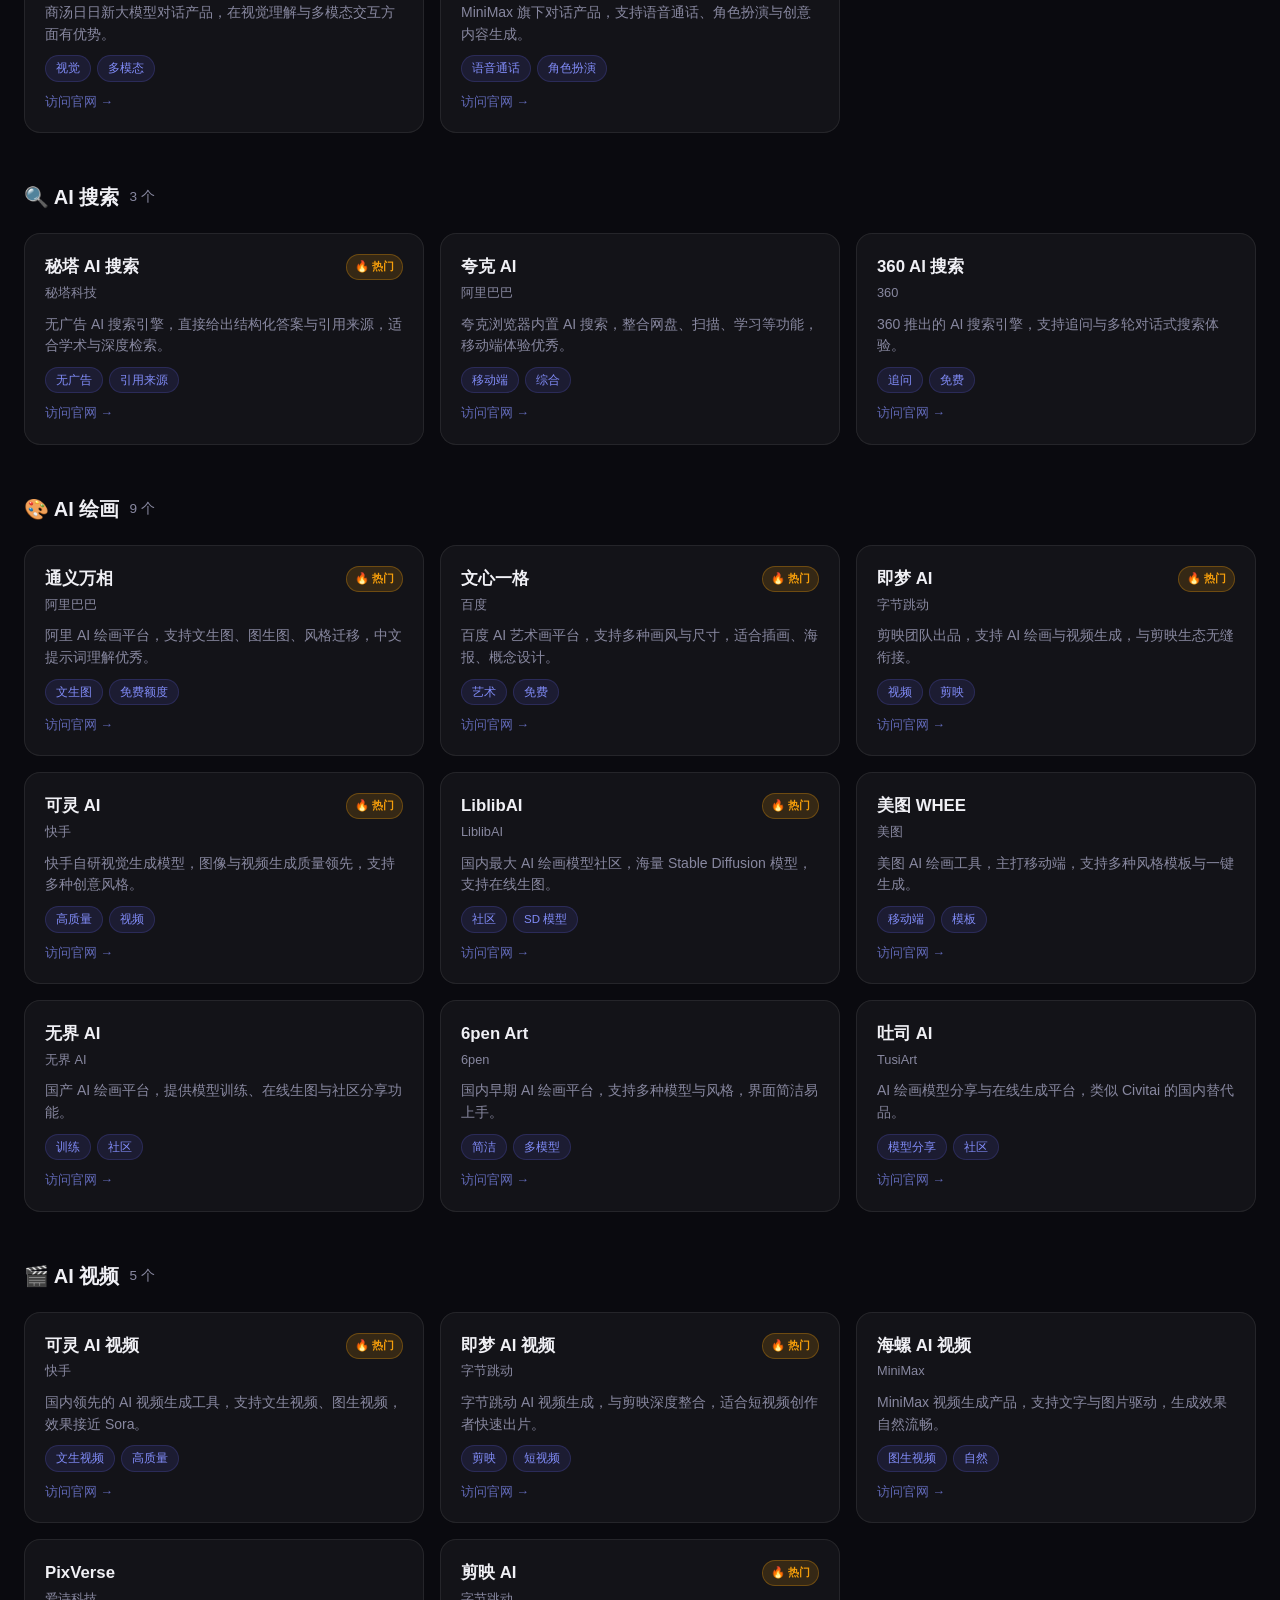
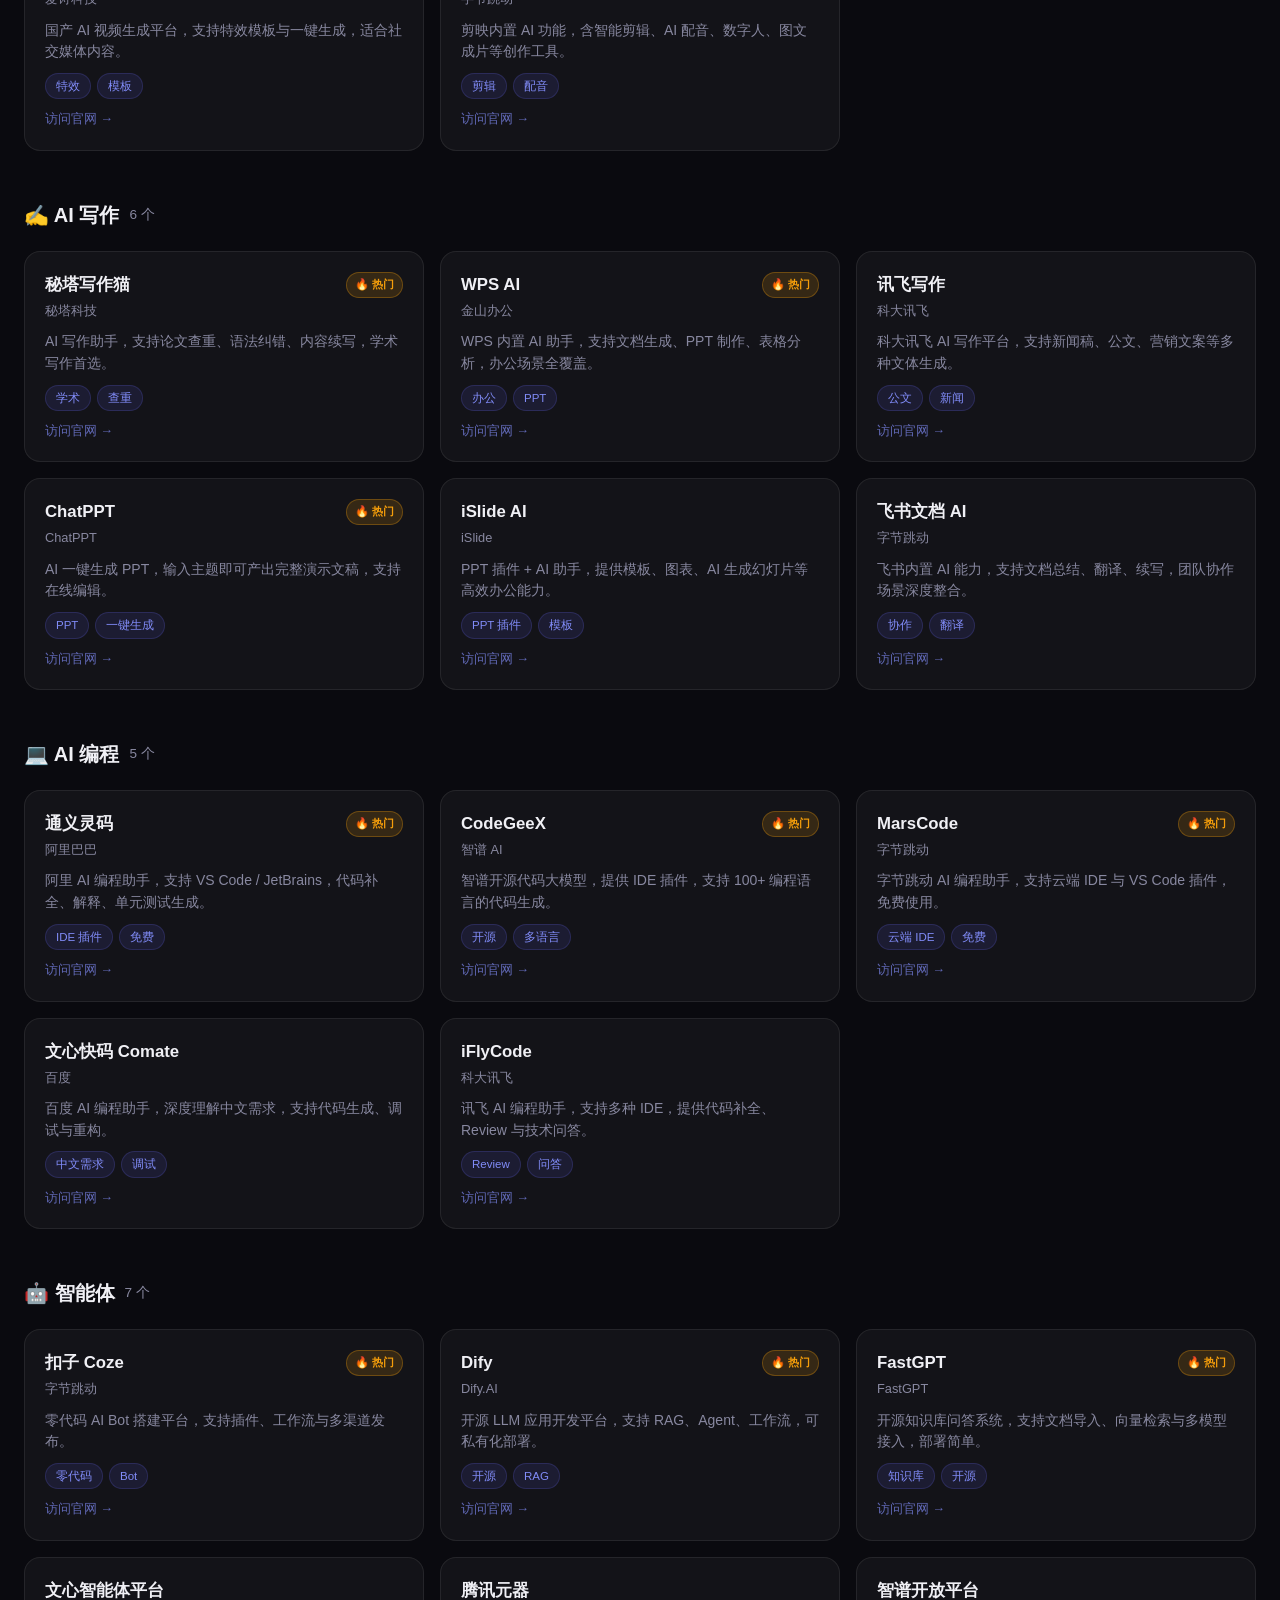
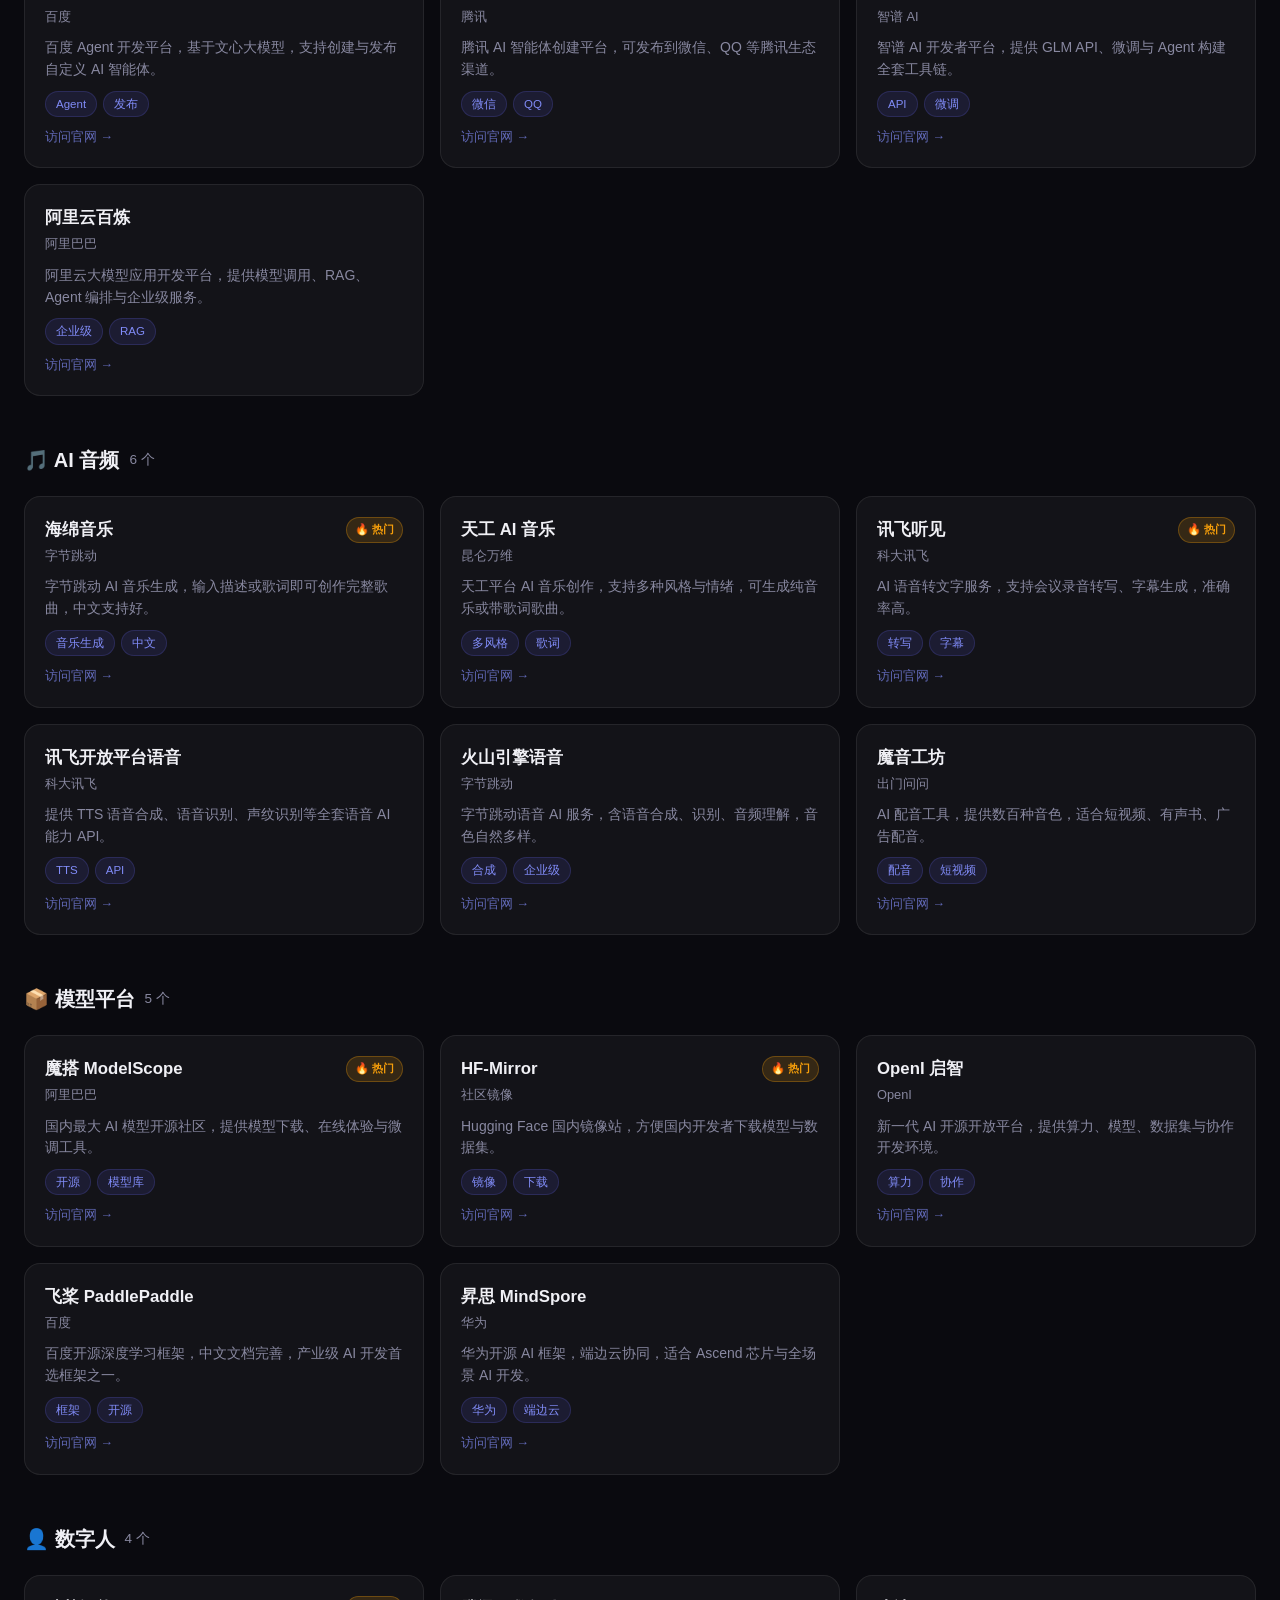
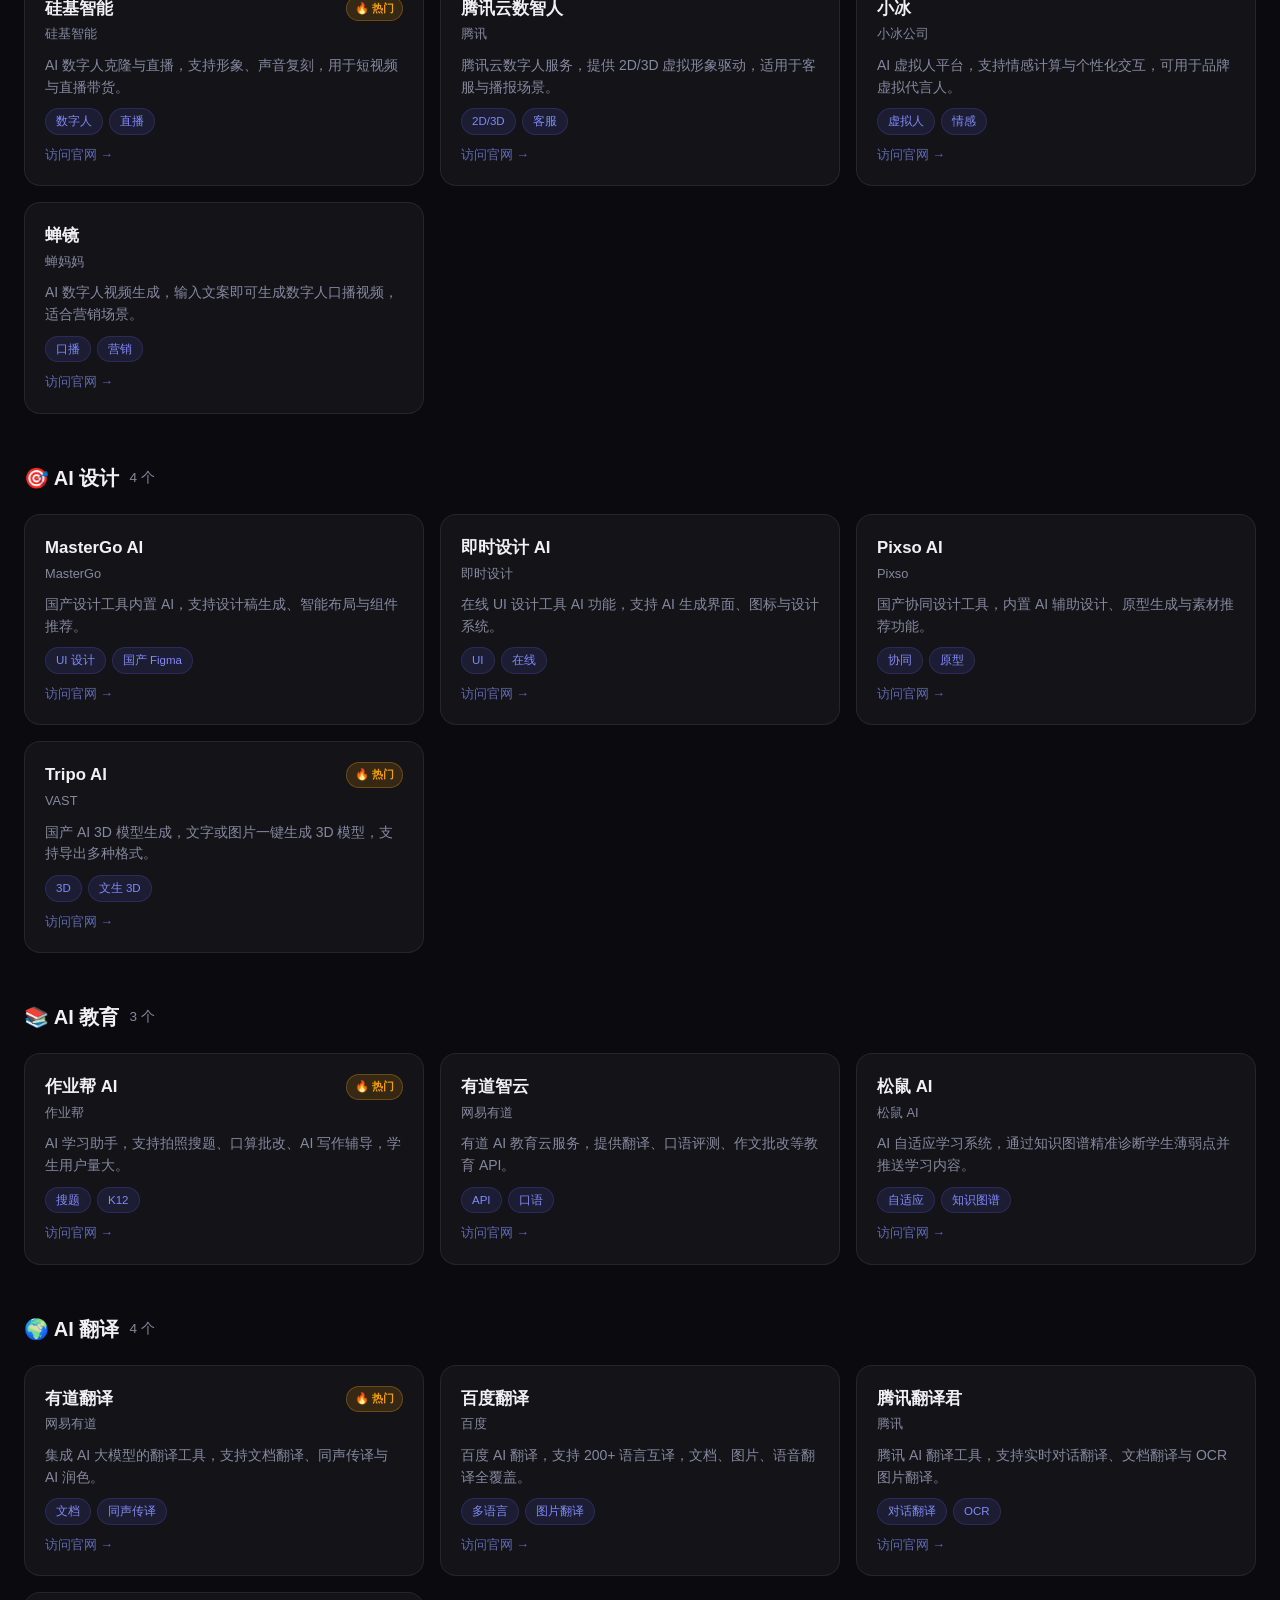
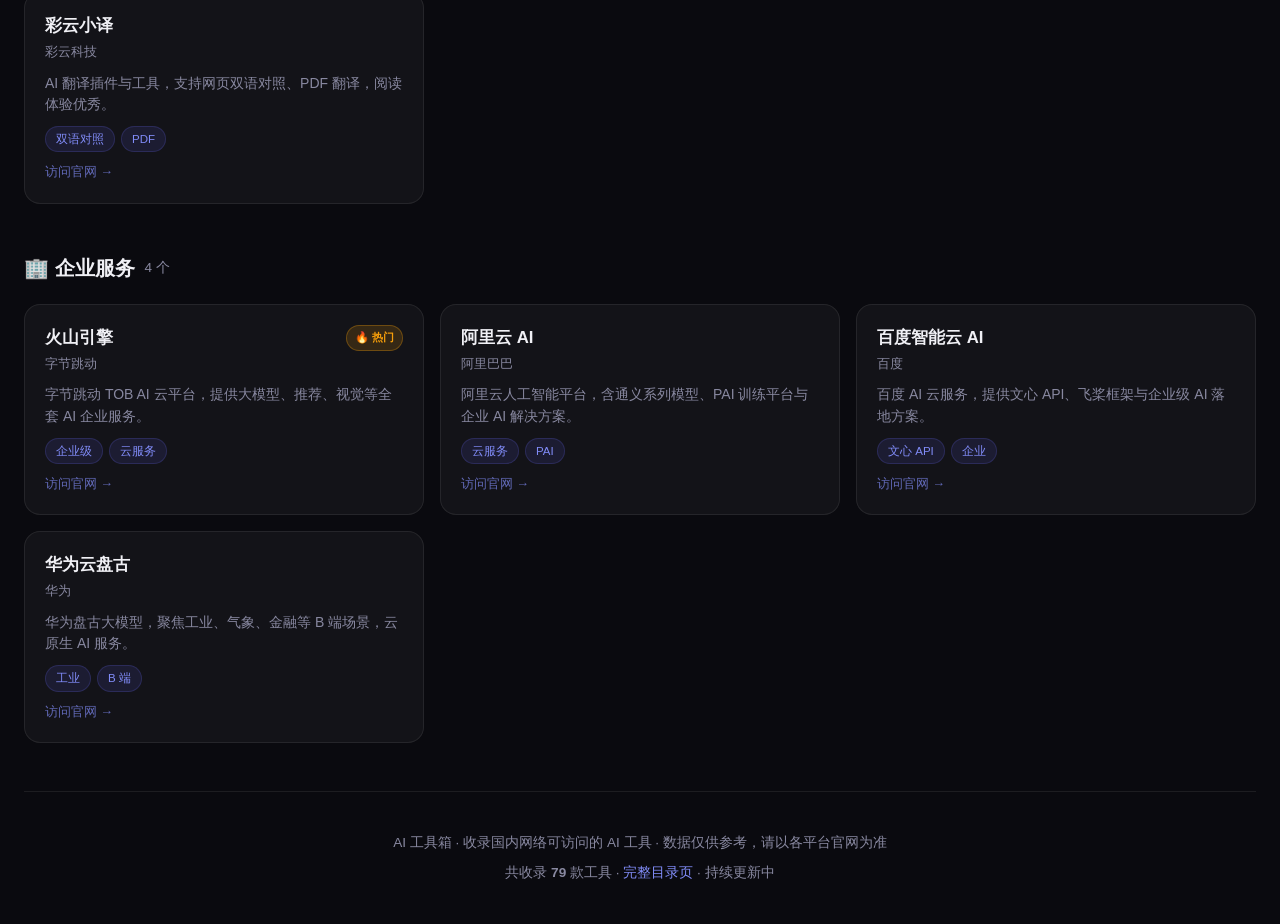
==== commit 204fdb06: "Add Baidu SEO: sitemap, robots, static map page" ====
--- a/index.html
+++ b/index.html
@@ -3,12 +3,31 @@
 <head>
   <meta charset="UTF-8">
   <meta name="viewport" content="width=device-width, initial-scale=1.0">
-  <meta name="description" content="国内 AI 工具导航 - 聚合通义千问、文心一言、Kimi、豆包等 70+ 国内可用 AI 工具，分类展示，一键直达官网。">
-  <meta name="keywords" content="AI工具,人工智能,大模型,通义千问,文心一言,Kimi,豆包,AI导航">
-  <title>AI 工具箱 - 国内 AI 工具导航</title>
+  <meta name="description" content="AI 工具箱 - 国内 AI 工具导航，聚合通义千问、文心一言、Kimi、豆包、智谱清言、可灵 AI 等 79 款国内可用 AI 工具，按对话、绘画、视频、编程等分类，一键直达官网。">
+  <meta name="keywords" content="AI工具导航,AI工具大全,国产AI,大模型,通义千问,文心一言,Kimi,豆包,AI绘画,AI编程">
+  <meta name="robots" content="index,follow">
+  <title>AI 工具箱 - 国内 AI 工具导航大全</title>
+  <link rel="canonical" href="https://nanguasu0007-spec.github.io/ai-tools-hub/">
+  <!-- 百度站长验证：在 https://ziyuan.baidu.com 添加站点后，将验证 meta 粘贴到下一行 -->
+  <!-- <meta name="baidu-site-verification" content="在此填入验证码" /> -->
   <link rel="stylesheet" href="css/style.css">
+  <script type="application/ld+json">
+  {
+    "@context": "https://schema.org",
+    "@type": "WebSite",
+    "name": "AI 工具箱",
+    "url": "https://nanguasu0007-spec.github.io/ai-tools-hub/",
+    "description": "国内 AI 工具导航，收录 79 款国产 AI 工具",
+    "inLanguage": "zh-CN"
+  }
+  </script>
 </head>
 <body>
+  <noscript>
+    <p style="padding:16px;text-align:center;">AI 工具箱收录通义千问、文心一言、Kimi、豆包等 79 款国内 AI 工具。
+      <a href="map.html">查看完整文字目录（利于搜索引擎收录）</a>
+    </p>
+  </noscript>
   <div class="container">
     <header>
       <div class="logo">
@@ -45,7 +64,7 @@
 
     <footer>
       <p>AI 工具箱 · 收录国内网络可访问的 AI 工具 · 数据仅供参考，请以各平台官网为准</p>
-      <p style="margin-top:8px;">共收录 <strong id="footer-count">70+</strong> 款工具 · 持续更新中</p>
+      <p style="margin-top:8px;">共收录 <strong id="footer-count">79</strong> 款工具 · <a href="map.html" style="color:var(--accent-light);">完整目录页</a> · 持续更新中</p>
     </footer>
   </div>
 
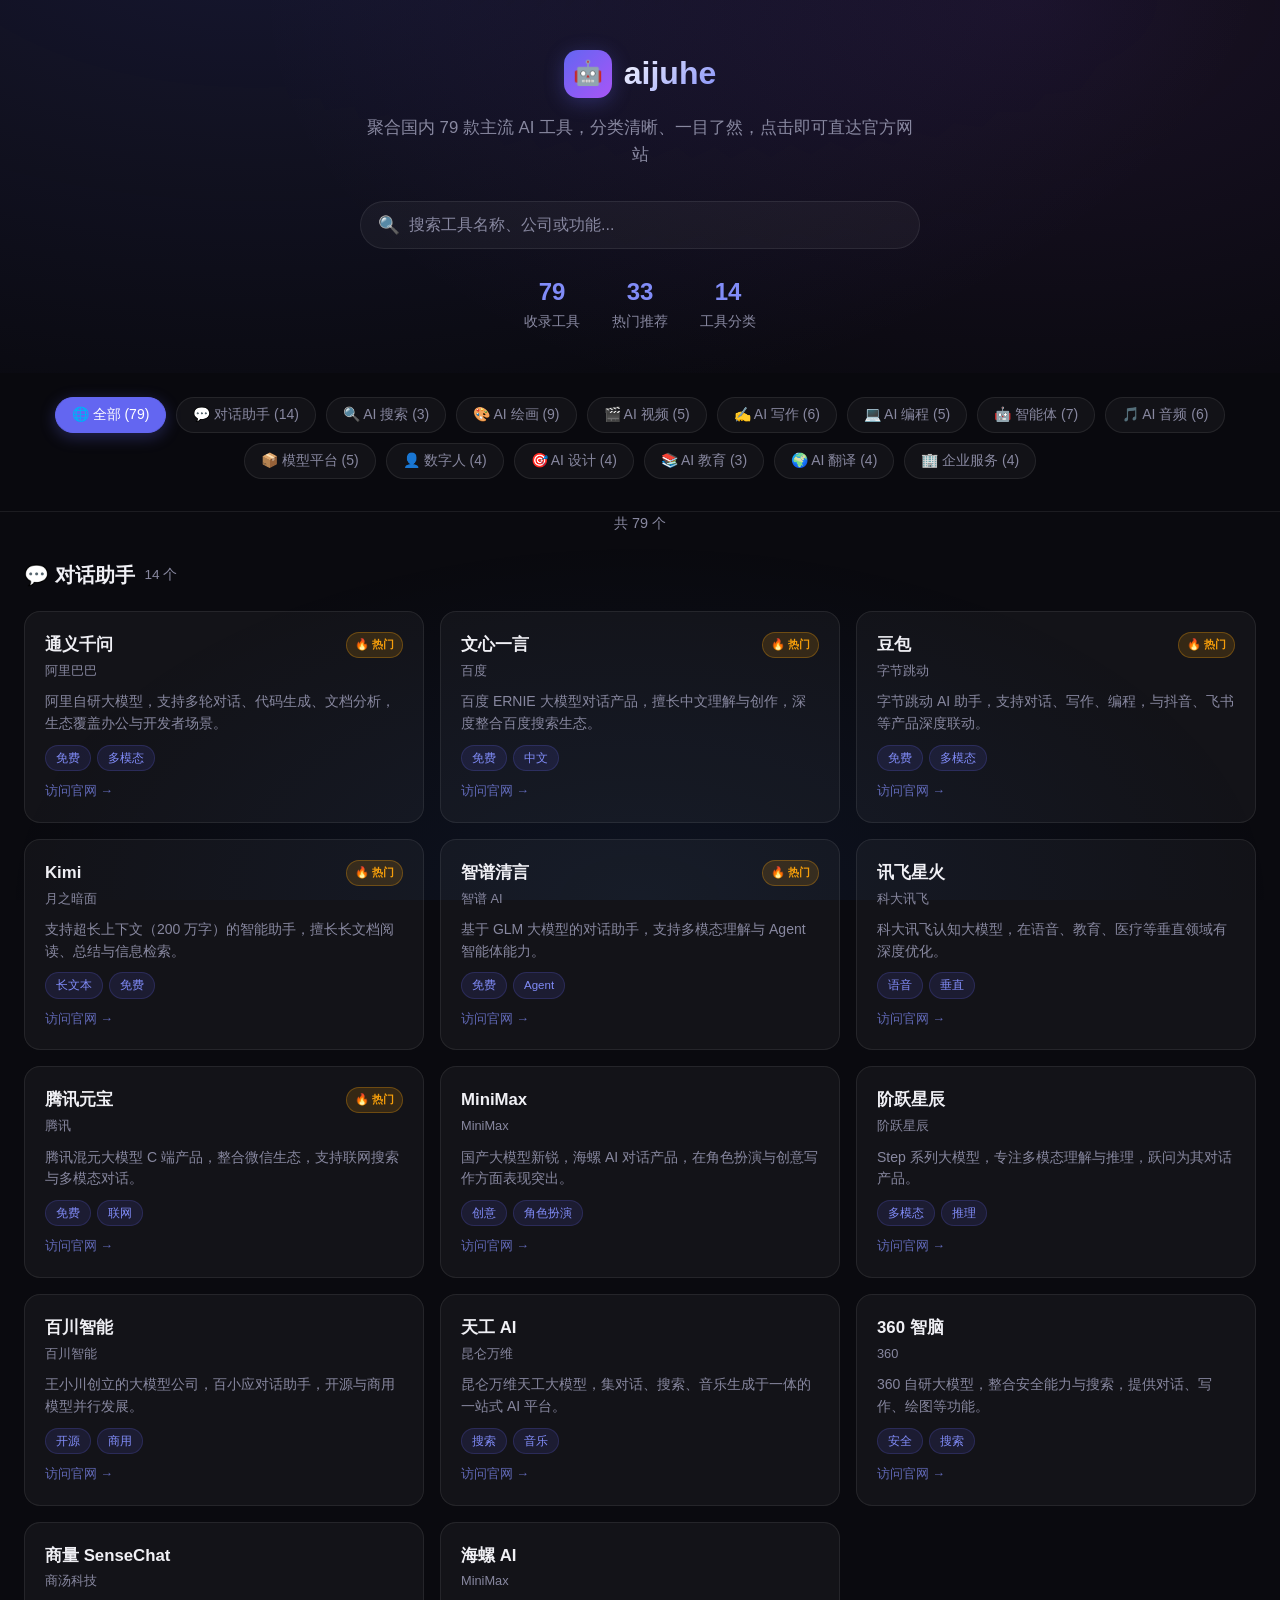
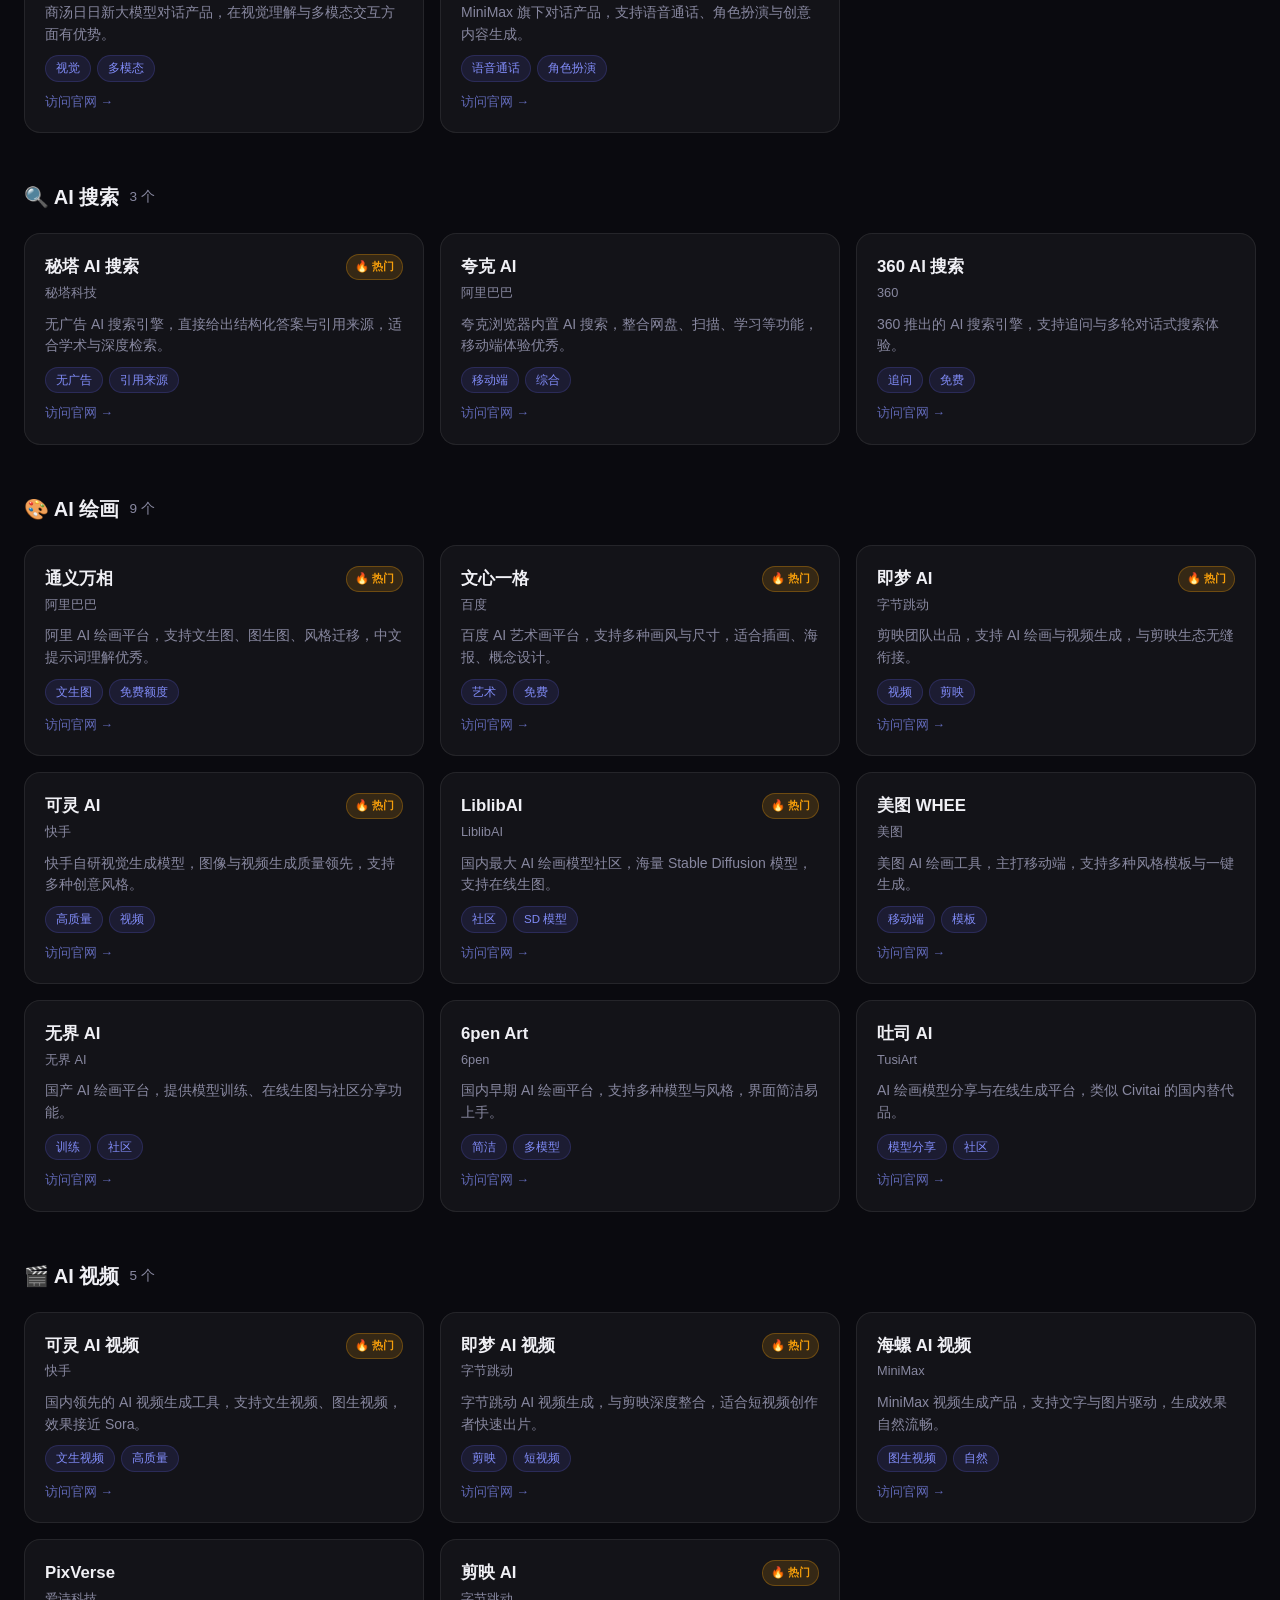
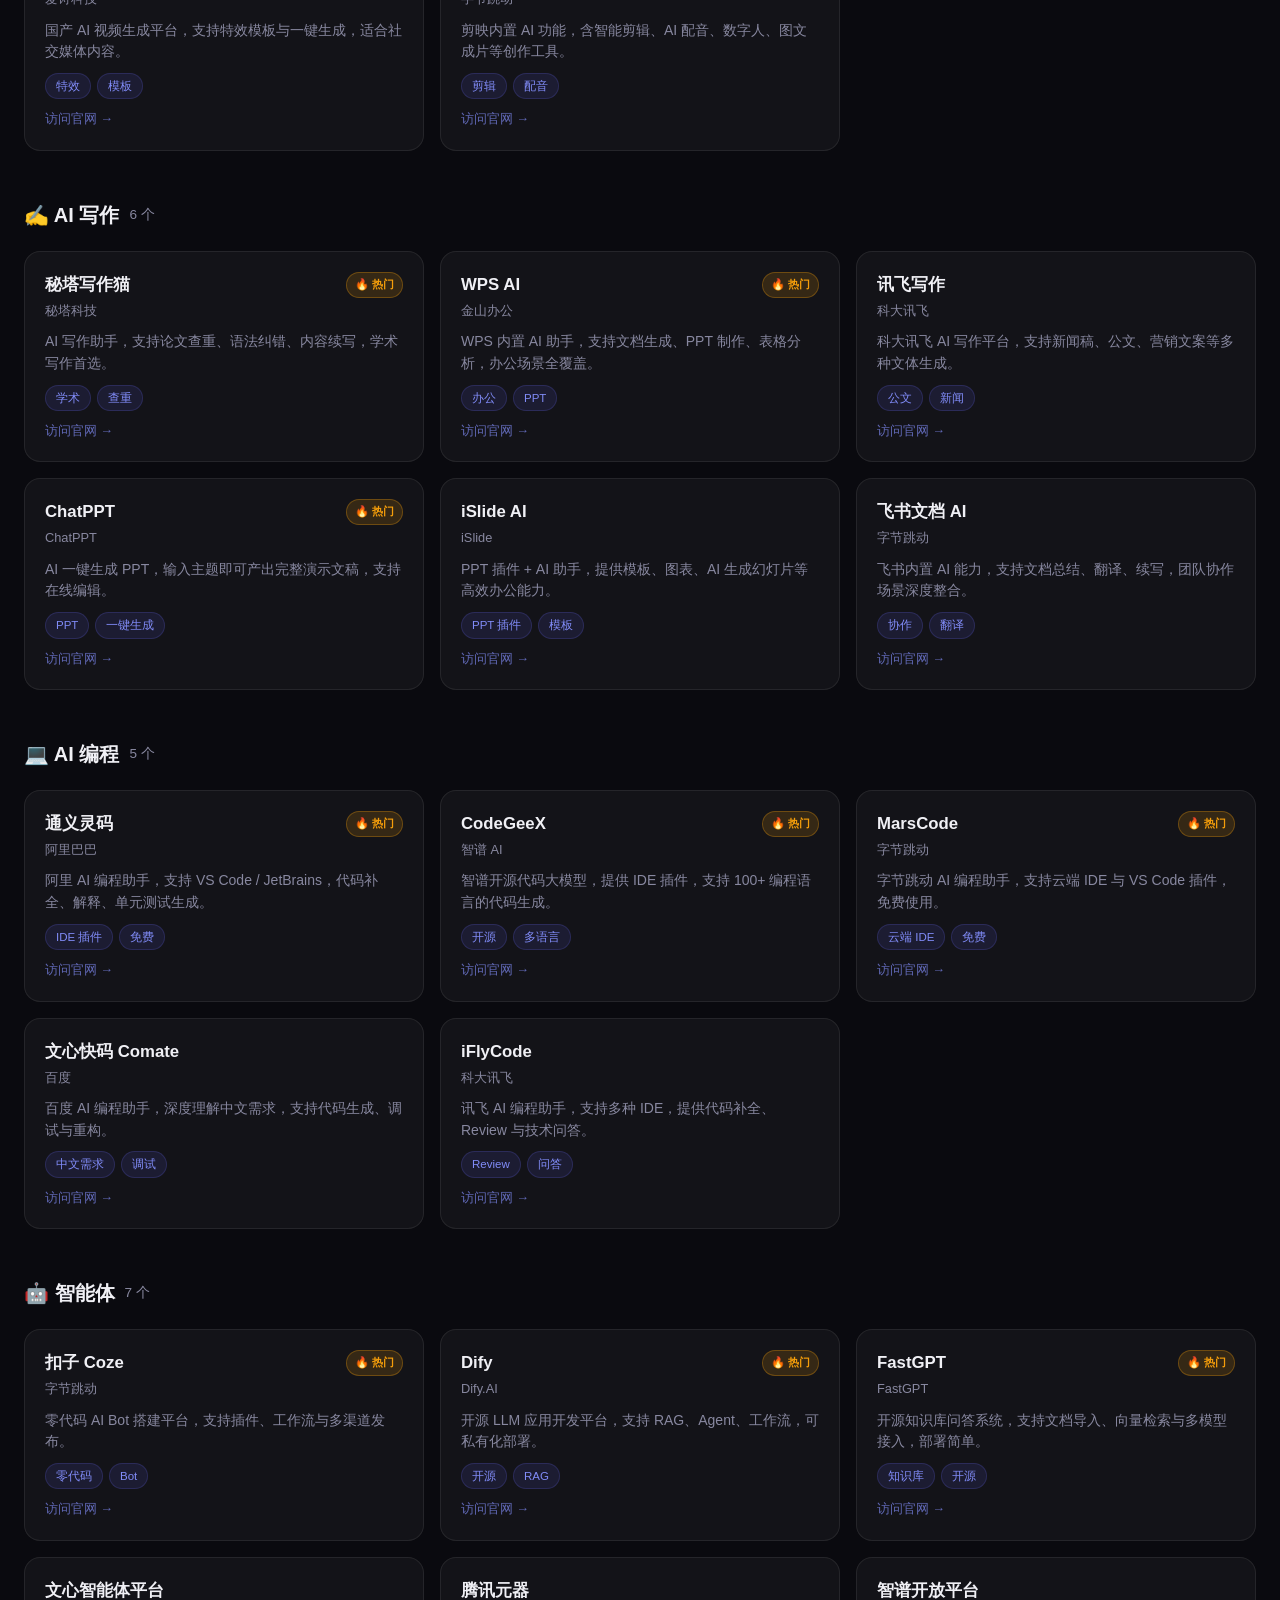
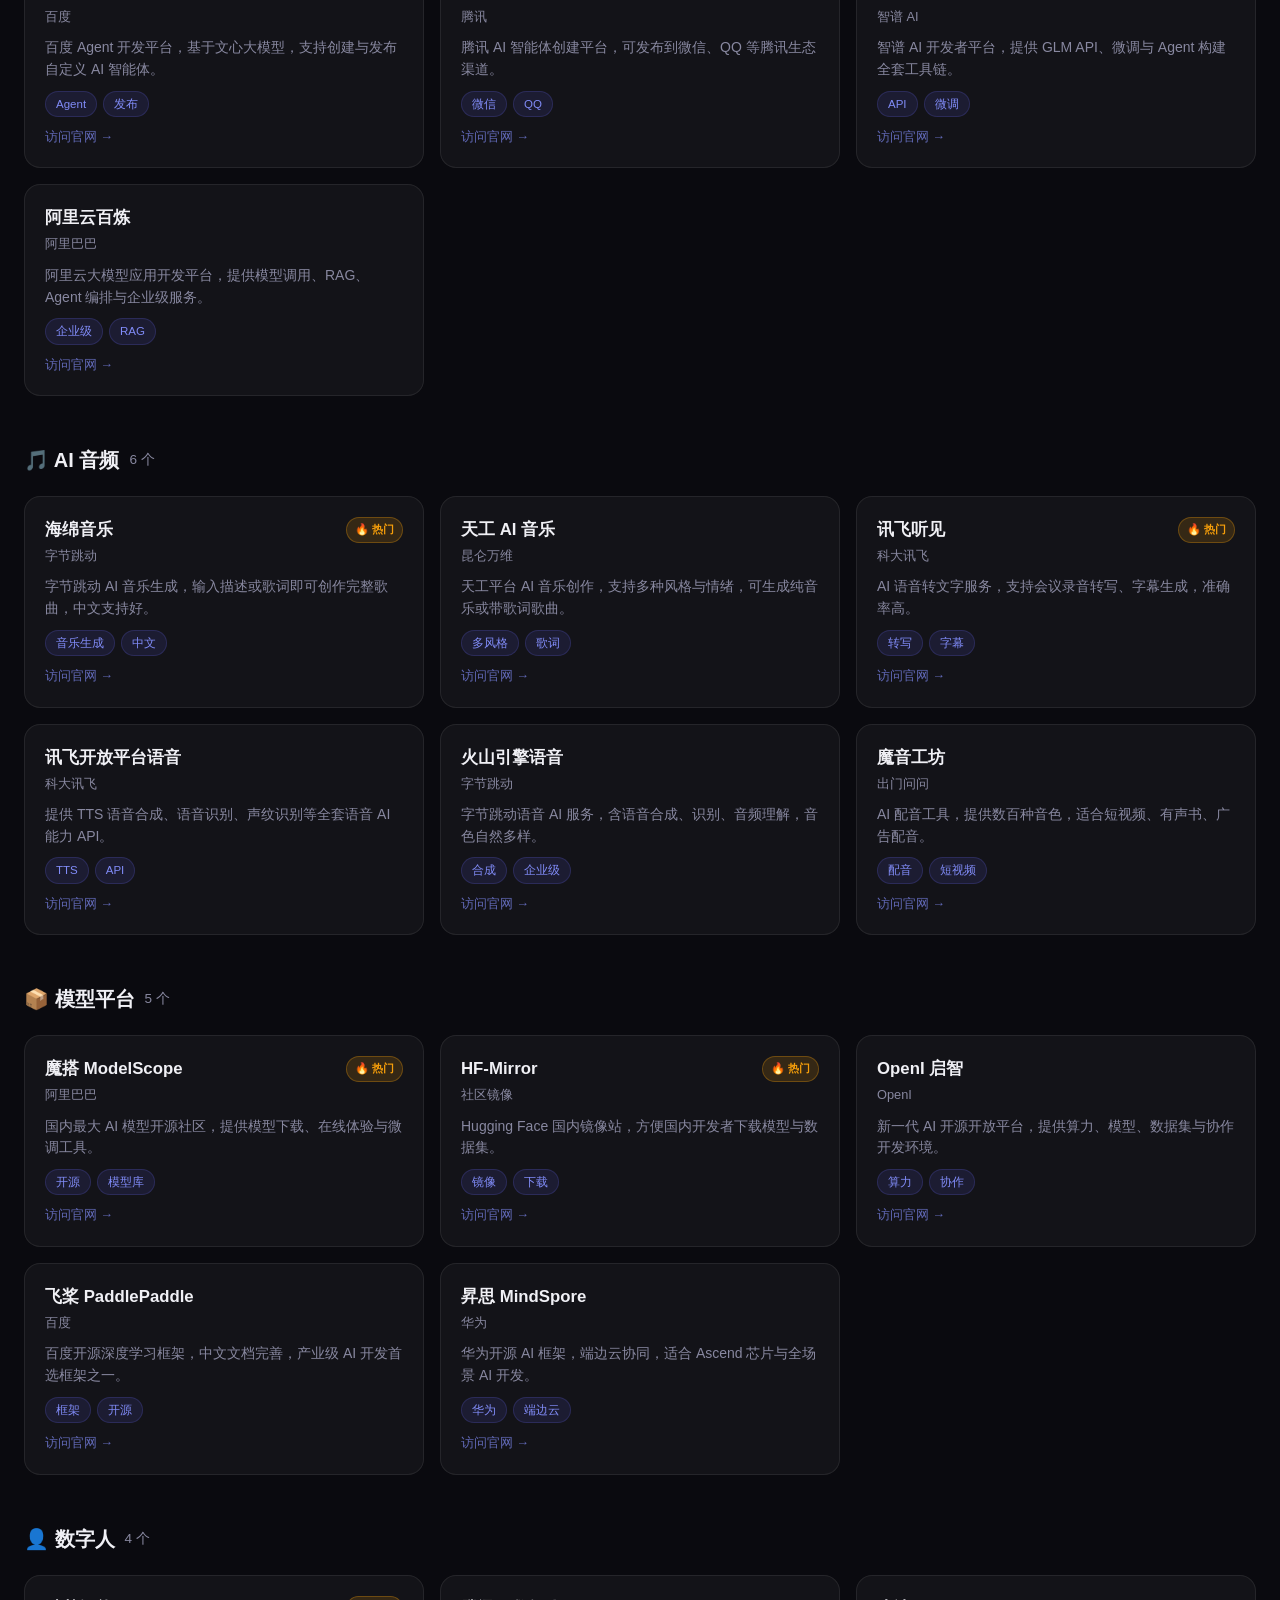
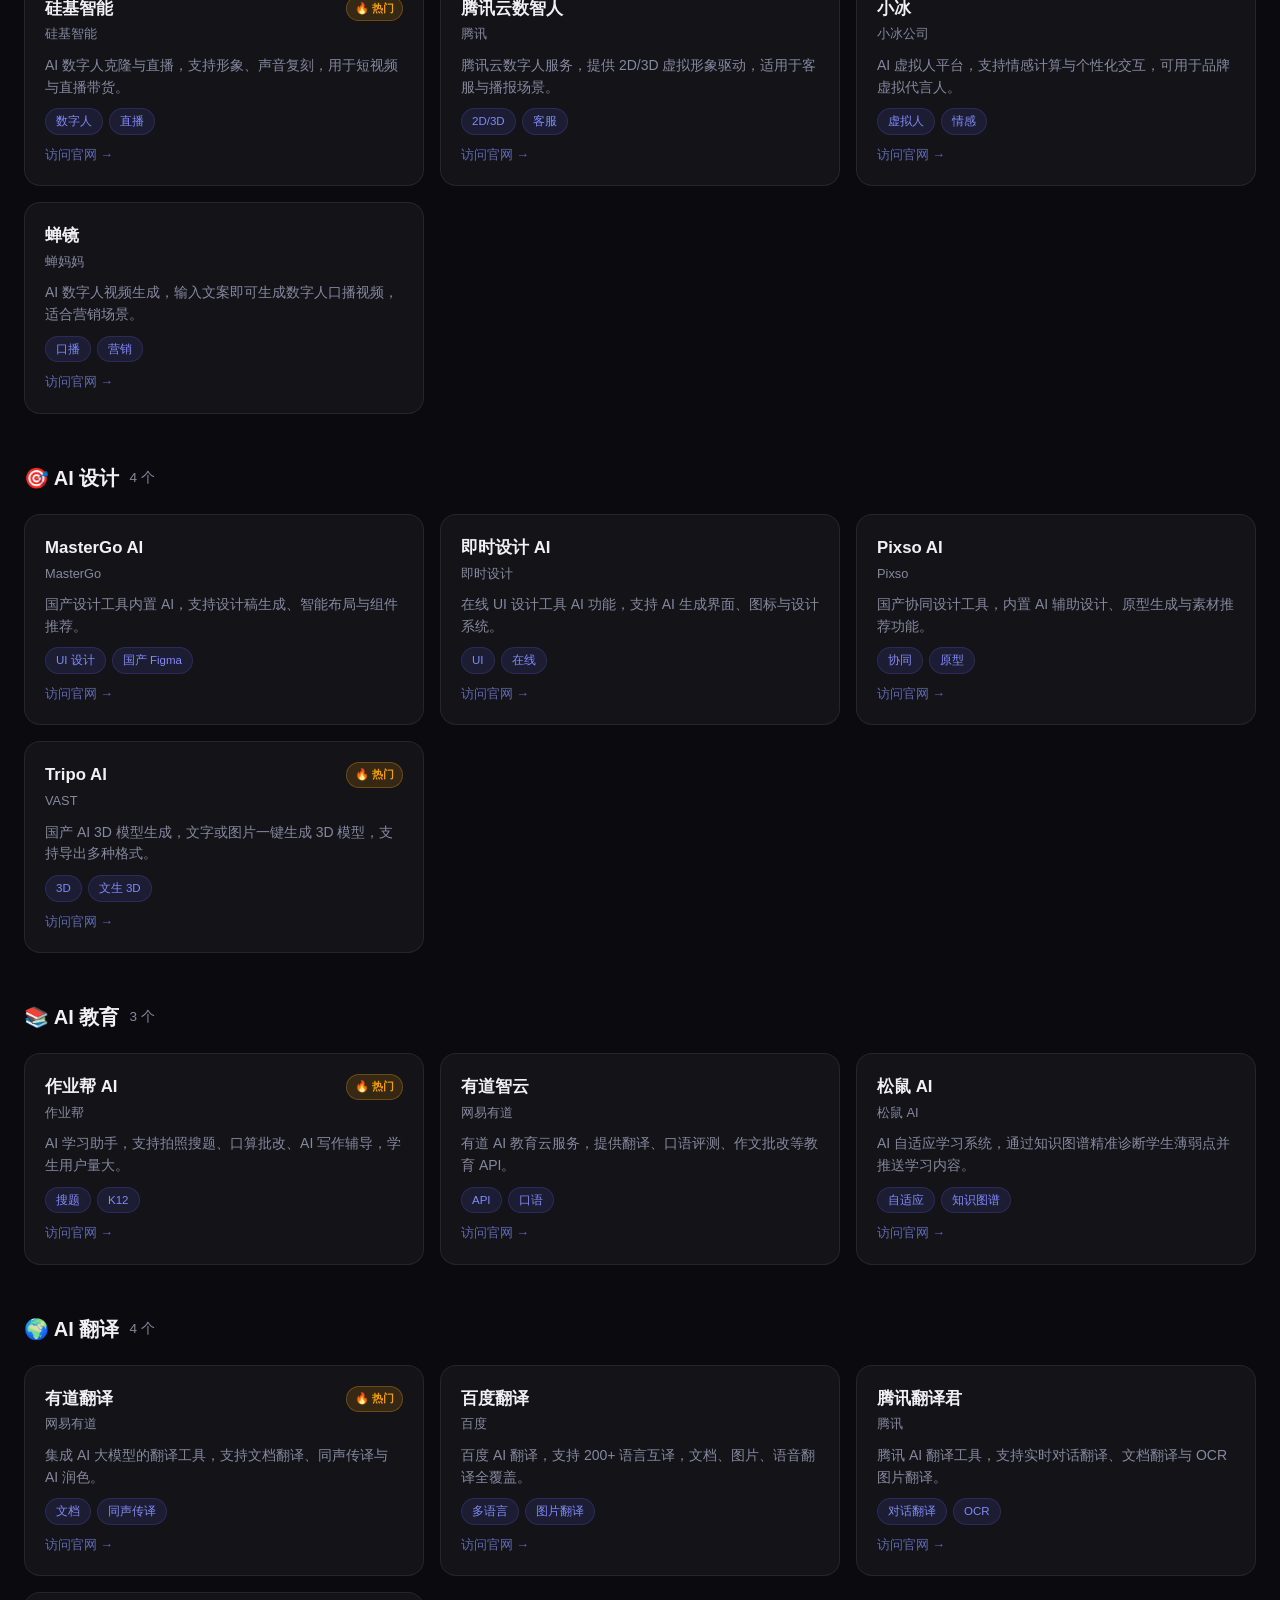
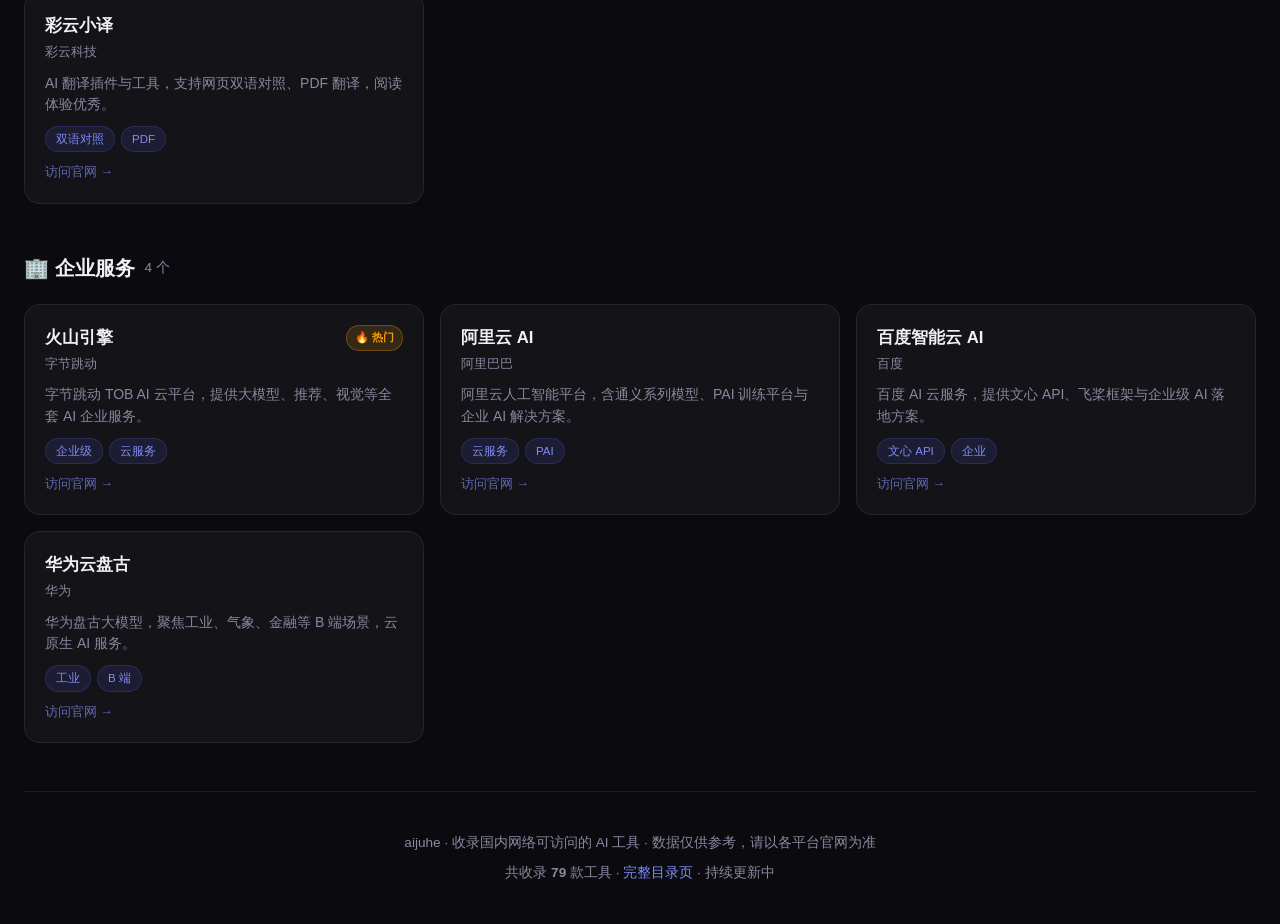
==== commit 97b1fdfa: "Rebrand to aijuhe and update GitHub Pages URLs" ====
--- a/index.html
+++ b/index.html
@@ -3,11 +3,11 @@
 <head>
   <meta charset="UTF-8">
   <meta name="viewport" content="width=device-width, initial-scale=1.0">
-  <meta name="description" content="AI 工具箱 - 国内 AI 工具导航，聚合通义千问、文心一言、Kimi、豆包、智谱清言、可灵 AI 等 79 款国内可用 AI 工具，按对话、绘画、视频、编程等分类，一键直达官网。">
-  <meta name="keywords" content="AI工具导航,AI工具大全,国产AI,大模型,通义千问,文心一言,Kimi,豆包,AI绘画,AI编程">
+  <meta name="description" content="aijuhe - 国内 AI 工具导航，聚合通义千问、文心一言、Kimi、豆包、智谱清言、可灵 AI 等 79 款国内可用 AI 工具，按对话、绘画、视频、编程等分类，一键直达官网。">
+  <meta name="keywords" content="aijuhe,AI聚合,AI工具导航,AI工具大全,国产AI,大模型,通义千问,文心一言,Kimi,豆包">
   <meta name="robots" content="index,follow">
-  <title>AI 工具箱 - 国内 AI 工具导航大全</title>
-  <link rel="canonical" href="https://nanguasu0007-spec.github.io/ai-tools-hub/">
+  <title>aijuhe - 国内 AI 工具导航大全</title>
+  <link rel="canonical" href="https://nanguasu0007-spec.github.io/aijuhe/">
   <!-- 百度站长验证：在 https://ziyuan.baidu.com 添加站点后，将验证 meta 粘贴到下一行 -->
   <!-- <meta name="baidu-site-verification" content="在此填入验证码" /> -->
   <link rel="stylesheet" href="css/style.css">
@@ -15,8 +15,8 @@
   {
     "@context": "https://schema.org",
     "@type": "WebSite",
-    "name": "AI 工具箱",
-    "url": "https://nanguasu0007-spec.github.io/ai-tools-hub/",
+    "name": "aijuhe",
+    "url": "https://nanguasu0007-spec.github.io/aijuhe/",
     "description": "国内 AI 工具导航，收录 79 款国产 AI 工具",
     "inLanguage": "zh-CN"
   }
@@ -24,7 +24,7 @@
 </head>
 <body>
   <noscript>
-    <p style="padding:16px;text-align:center;">AI 工具箱收录通义千问、文心一言、Kimi、豆包等 79 款国内 AI 工具。
+    <p style="padding:16px;text-align:center;">aijuhe 收录通义千问、文心一言、Kimi、豆包等 79 款国内 AI 工具。
       <a href="map.html">查看完整文字目录（利于搜索引擎收录）</a>
     </p>
   </noscript>
@@ -32,7 +32,7 @@
     <header>
       <div class="logo">
         <div class="logo-icon">🤖</div>
-        <h1>AI 工具箱</h1>
+        <h1>aijuhe</h1>
       </div>
       <p class="subtitle">聚合国内 79 款主流 AI 工具，分类清晰、一目了然，点击即可直达官方网站</p>
       <div class="search-box">
@@ -63,7 +63,7 @@
     </main>
 
     <footer>
-      <p>AI 工具箱 · 收录国内网络可访问的 AI 工具 · 数据仅供参考，请以各平台官网为准</p>
+      <p>aijuhe · 收录国内网络可访问的 AI 工具 · 数据仅供参考，请以各平台官网为准</p>
       <p style="margin-top:8px;">共收录 <strong id="footer-count">79</strong> 款工具 · <a href="map.html" style="color:var(--accent-light);">完整目录页</a> · 持续更新中</p>
     </footer>
   </div>
